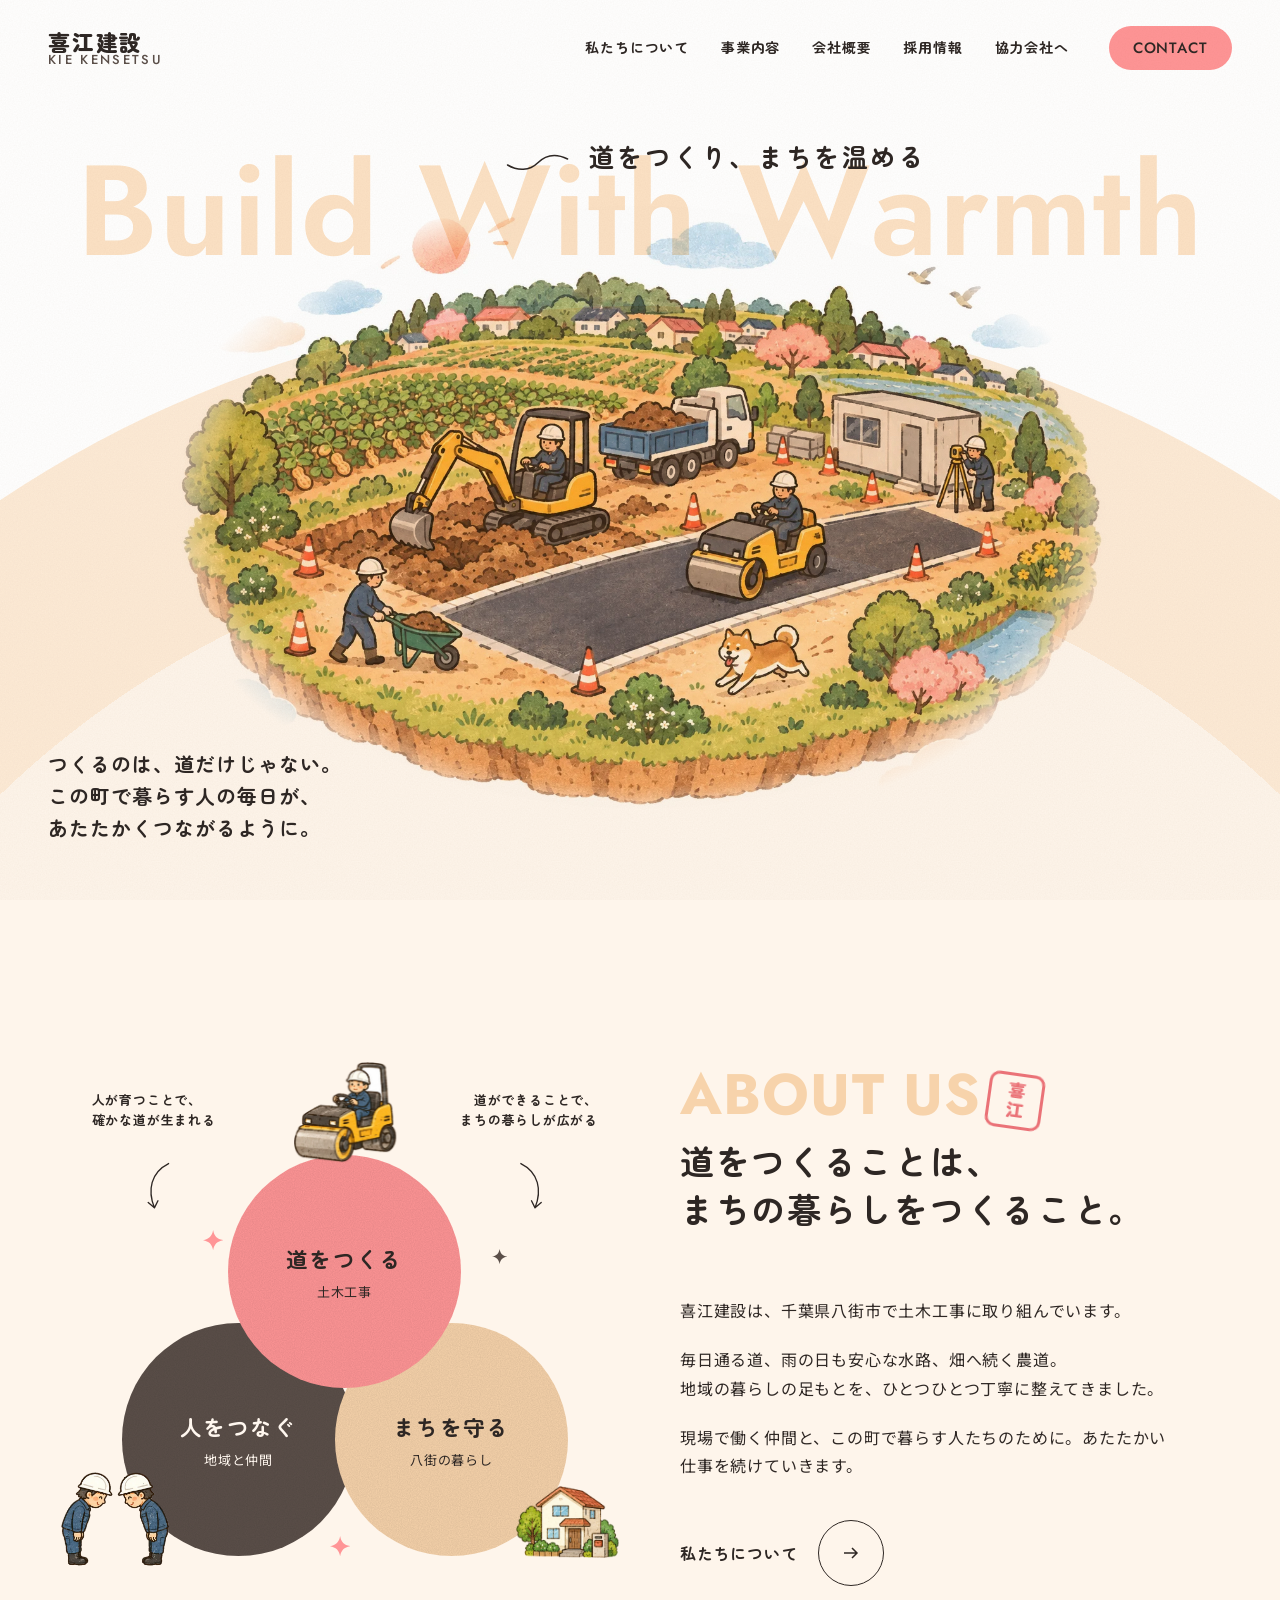
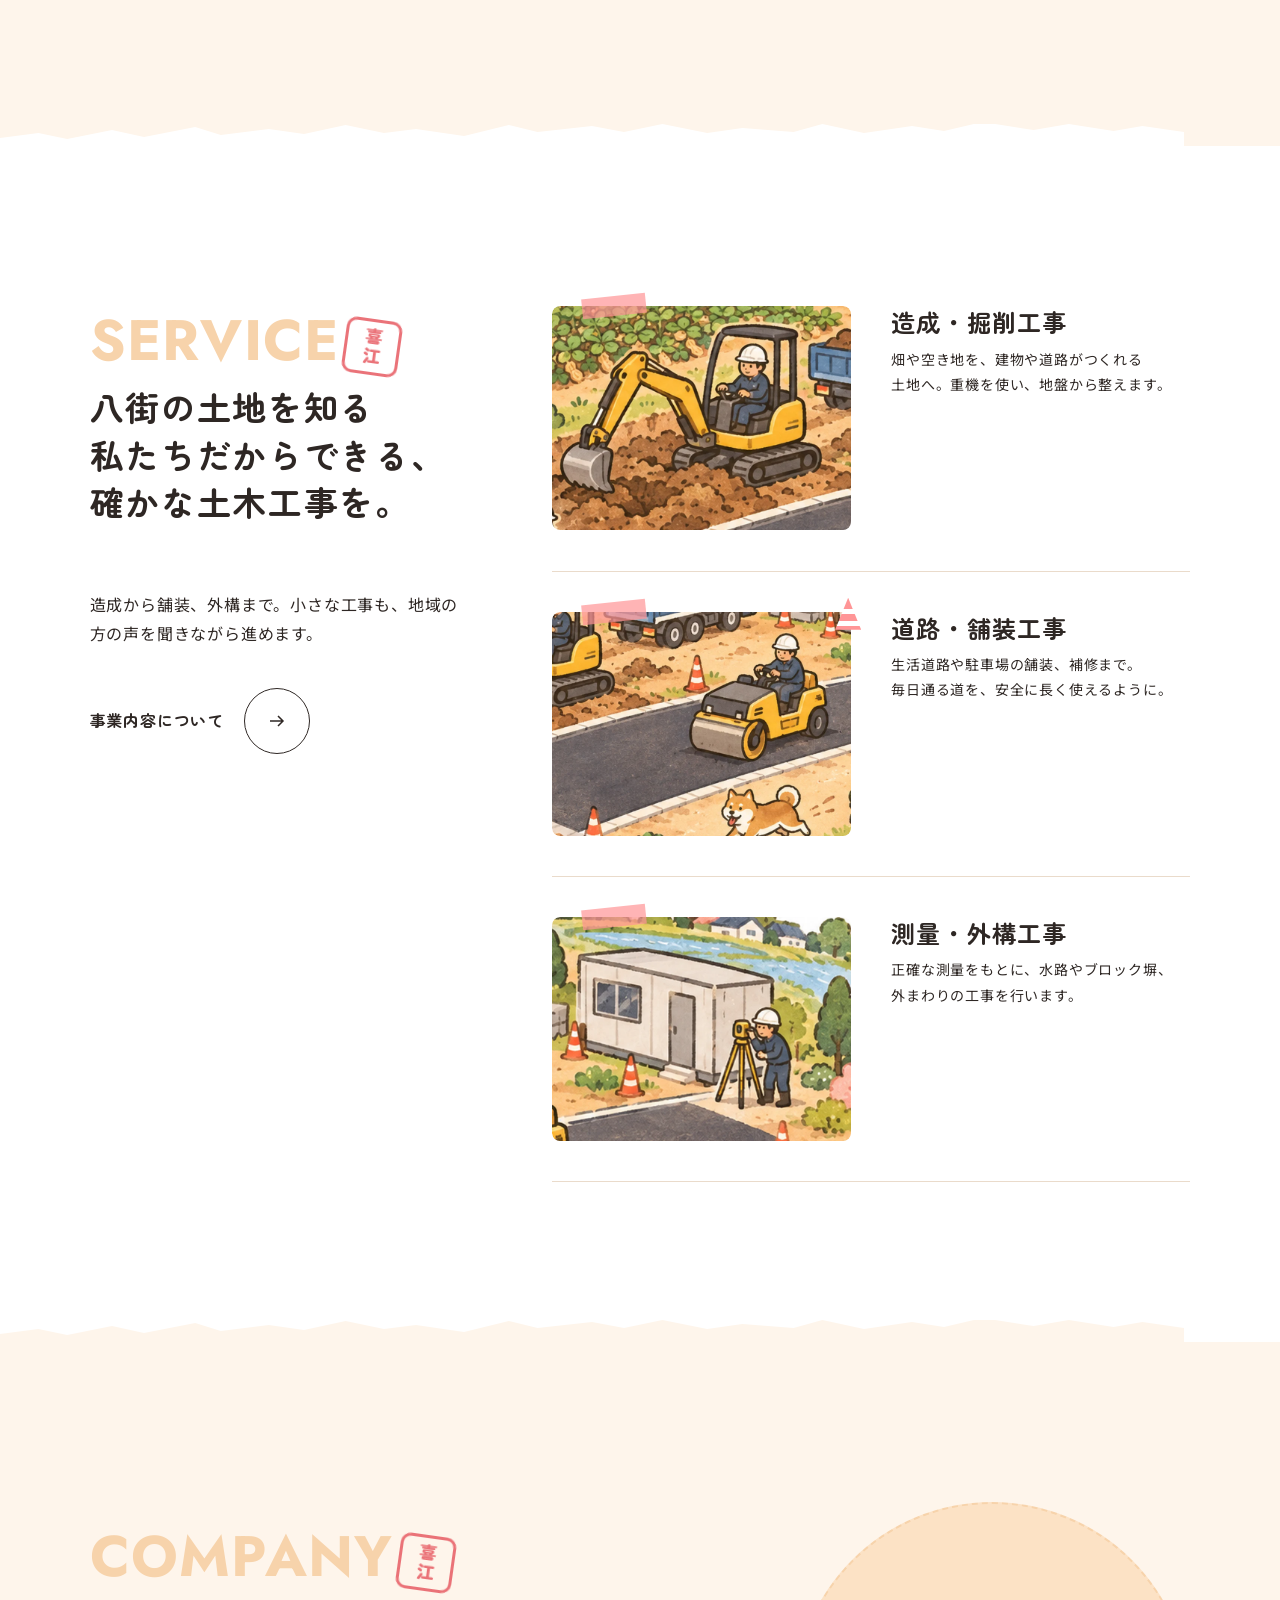
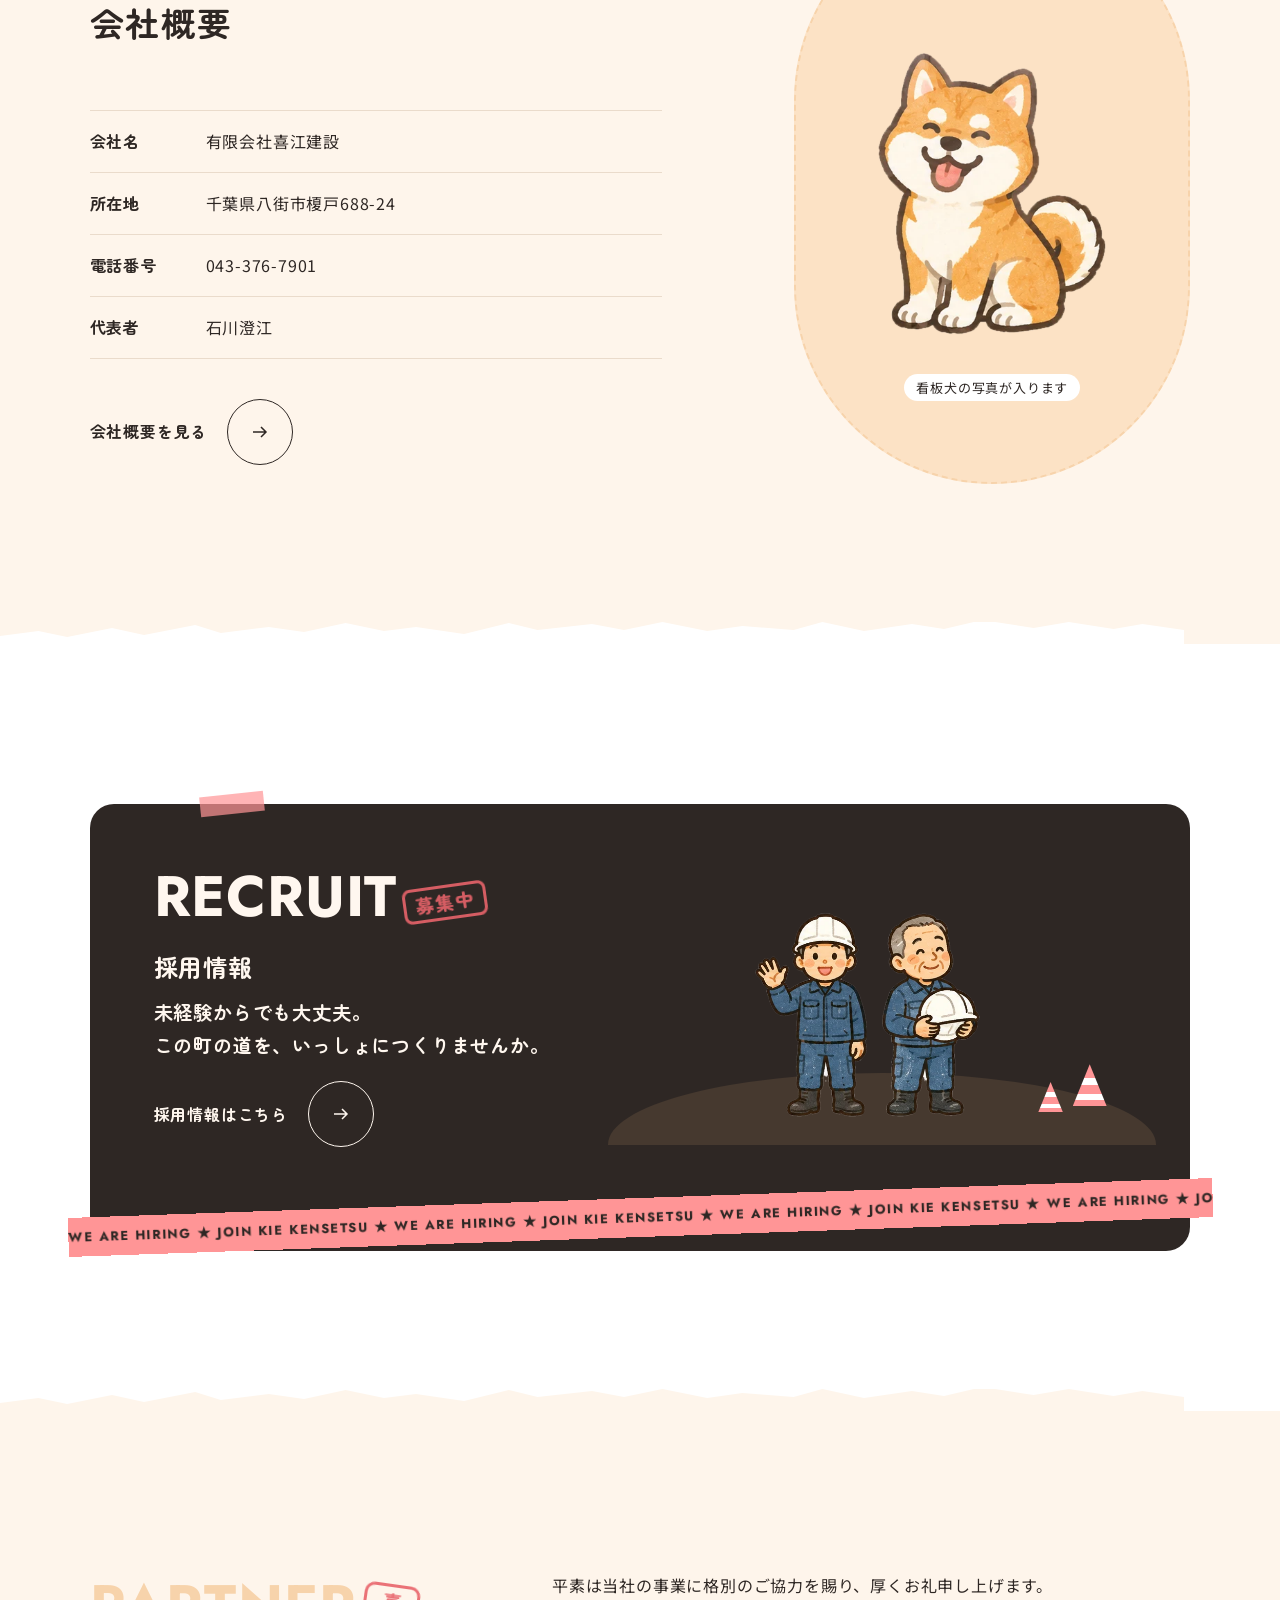
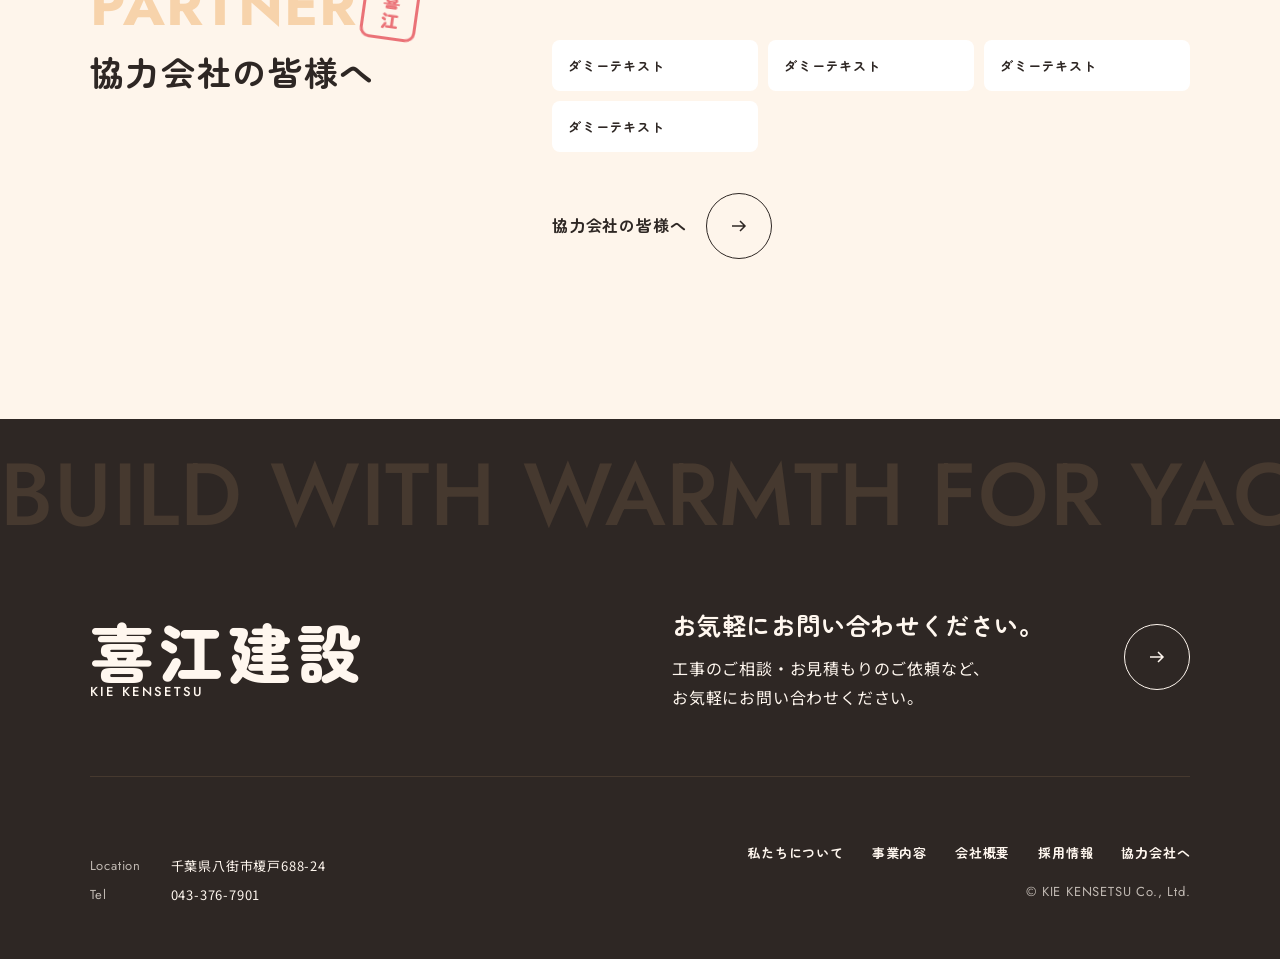
==== index.html @ e4daa04a "下層5ページを追加・TOP のリンクを下層へ（v2 上書き・?v=20261027e）" ====
<!doctype html>
<html lang="ja">
<head>
<meta charset="utf-8">
<meta name="viewport" content="width=device-width, initial-scale=1">
<meta name="robots" content="noindex, nofollow">
<title>株式会社喜江建設</title>
<meta name="description" content="千葉県八街市の株式会社喜江建設のホームページです。">
<link rel="preconnect" href="https://fonts.googleapis.com">
<link rel="preconnect" href="https://fonts.gstatic.com" crossorigin>
<link href="https://fonts.googleapis.com/css2?family=Jost:wght@500;600;700&family=Noto+Sans+JP:wght@400;700&family=Zen+Maru+Gothic:wght@700;900&display=swap" rel="stylesheet">
<link rel="stylesheet" href="tokens.css?v=20261027e">
<link rel="stylesheet" href="base.css?v=20261027e">
<link rel="stylesheet" href="style.css?v=20261027e">
</head>
<body>

<header class="header">
  <a class="logo" href="./" aria-label="株式会社喜江建設 トップへ">
    <span class="logo__ja">喜江建設</span>
    <span class="logo__en">KIE KENSETSU</span>
  </a>
  <nav class="nav" aria-label="メインメニュー">
    <ul class="nav__list">
      <li><a href="about/">私たちについて</a></li>
      <li><a href="service/">事業内容</a></li>
      <li><a href="company/">会社概要</a></li>
      <li><a href="#recruit">採用情報</a></li>
      <li><a href="partner/">協力会社へ</a></li>
    </ul>
  </nav>
  <div class="header__acts">
    <a class="pill pill--accent" href="contact/">CONTACT</a>
    <button class="pill pill--dark menu-btn" type="button" aria-expanded="false" aria-controls="drawer">MENU</button>
  </div>
</header>

<div class="drawer" id="drawer">
  <ul class="drawer__list">
    <li><a href="about/">私たちについて</a></li>
    <li><a href="service/">事業内容</a></li>
    <li><a href="company/">会社概要</a></li>
    <li><a href="#recruit">採用情報</a></li>
    <li><a href="partner/">協力会社へ</a></li>
    <li><a href="contact/">お問い合わせ</a></li>
  </ul>
</div>

<main>
    <section class="fv" aria-label="ファーストビュー">
    <div class="fv__stage">
      <p class="fv__en" aria-hidden="true" data-split>Build With Warmth</p>
      <p class="fv__catch" data-split>
        <svg viewBox="0 0 64 20" fill="none" aria-hidden="true"><path d="M2 14c10 6 22 6 30-2s18-10 30-4" stroke="currentColor" stroke-width="1.5" stroke-linecap="round"/></svg>
        道をつくり、まちを温める
      </p>
      <div class="fv__art">
        <img src="assets/fv.webp?v=20261027e" width="1536" height="1024" alt="畑の広がる島の上で、重機や測量、舗装の仕事をする社員たちと看板犬のイラスト">
      </div>
    </div>
    <p class="fv__copy">
      つくるのは、道だけじゃない。<br>
      この町で暮らす人の毎日が、<br>
      あたたかくつながるように。
    </p>
  </section>

    <section class="sec about" id="about" aria-labelledby="about-ttl">
    <div class="wrap about__grid">
      <div class="venn" aria-hidden="true">
        <p class="venn__note venn__note--l rv">人が育つことで、<br>確かな道が生まれる</p>
        <p class="venn__note venn__note--r rv">道ができることで、<br>まちの暮らしが広がる</p>
        <svg class="venn__arrow venn__arrow--l rv" viewBox="0 0 40 60" fill="none"><path pathLength="1" d="M30 4C10 14 6 34 14 54m0 0-7-6m7 6 4-8" stroke="currentColor" stroke-width="1.5" stroke-linecap="round"/></svg>
        <svg class="venn__arrow venn__arrow--r rv" viewBox="0 0 40 60" fill="none"><path pathLength="1" d="M10 4c20 10 24 30 16 50m0 0 7-6m-7 6-4-8" stroke="currentColor" stroke-width="1.5" stroke-linecap="round"/></svg>
        <div class="venn__item venn__item--top">
          <div class="venn__circle venn__circle--top rv"><span class="venn__ttl">道をつくる</span><span class="venn__sub">土木工事</span></div>
          <img class="venn__chara venn__chara--top rv" src="assets/chara_roller.webp?v=20261027e" width="441" height="431" alt="" data-bleed>
        </div>
        <div class="venn__item venn__item--l">
          <div class="venn__circle venn__circle--l rv"><span class="venn__ttl">人をつなぐ</span><span class="venn__sub">地域と仲間</span></div>
          <img class="venn__chara venn__chara--l rv" src="assets/chara_bow.webp?v=20261027e" width="413" height="363" alt="" data-bleed>
        </div>
        <div class="venn__item venn__item--r">
          <div class="venn__circle venn__circle--r rv"><span class="venn__ttl">まちを守る</span><span class="venn__sub">八街の暮らし</span></div>
          <img class="venn__chara venn__chara--r rv" src="assets/chara_house.webp?v=20261027e" width="500" height="352" alt="" data-bleed>
        </div>
        <svg class="venn__spark venn__spark--1" viewBox="0 0 20 20"><path d="M10 0c1 6 4 9 10 10-6 1-9 4-10 10-1-6-4-9-10-10 6-1 9-4 10-10Z" fill="currentColor"/></svg>
        <svg class="venn__spark venn__spark--2" viewBox="0 0 20 20"><path d="M10 0c1 6 4 9 10 10-6 1-9 4-10 10-1-6-4-9-10-10 6-1 9-4 10-10Z" fill="currentColor"/></svg>
        <svg class="venn__spark venn__spark--3" viewBox="0 0 20 20"><path d="M10 0c1 6 4 9 10 10-6 1-9 4-10 10-1-6-4-9-10-10 6-1 9-4 10-10Z" fill="currentColor"/></svg>
      </div>
      <div class="about__body">
        <div class="sec-head">
          <p class="sec-head__en rv" aria-hidden="true">ABOUT US</p>
          <h2 class="sec-head__ja rv" id="about-ttl"><span class="nb">道をつくることは、</span><br><span class="nb">まちの暮らしを</span><span class="nb">つくること。</span></h2>
        </div>
        <div class="txt rv">
          <p class="body">喜江建設は、千葉県八街市で土木工事に<wbr>取り組んでいます。</p>
          <p class="body">毎日通る道、雨の日も安心な水路、<wbr>畑へ続く農道。<br>地域の暮らしの足もとを、<wbr>ひとつひとつ丁寧に整えてきました。</p>
          <p class="body">現場で働く仲間と、<wbr>この町で暮らす人たちのために。<wbr>あたたかい仕事を続けていきます。</p>
        </div>
        <a class="btn-circle rv" href="about/">私たちについて<span class="btn-circle__ring" aria-hidden="true"><svg viewBox="0 0 16 16" fill="none"><path d="M1 8h13M9 3l5 5-5 5" stroke="currentColor" stroke-width="1.5"/></svg></span></a>
      </div>
    </div>
  </section>

    <section class="sec service" id="service" aria-labelledby="service-ttl">
    <div class="wrap service__grid">
      <div class="service__head">
        <div class="sec-head">
          <p class="sec-head__en rv" aria-hidden="true">SERVICE</p>
          <h2 class="sec-head__ja rv" id="service-ttl"><span class="nb">八街の土地を知る</span><br><span class="nb">私たちだからできる、</span><br><span class="nb">確かな土木工事を。</span></h2>
        </div>
        <p class="body rv">造成から舗装、外構まで。<wbr>小さな工事も、<wbr>地域の方の声を聞きながら<wbr>進めます。</p>
        <a class="btn-circle rv" href="service/">事業内容について<span class="btn-circle__ring" aria-hidden="true"><svg viewBox="0 0 16 16" fill="none"><path d="M1 8h13M9 3l5 5-5 5" stroke="currentColor" stroke-width="1.5"/></svg></span></a>
      </div>
      <ul class="media-list">
        <li class="media rv">
          <div class="media__img"><img src="assets/svc_01.webp?v=20261027e" width="800" height="600" alt="小型の油圧ショベルで土を掘る作業員のイラスト"></div>
          <div class="media__txt">
            <h3 class="media__ttl">造成・掘削工事</h3>
            <p>畑や空き地を、建物や道路が<wbr>つくれる土地へ。<wbr>重機を使い、地盤から整えます。</p>
          </div>
        </li>
        <li class="media rv">
          <div class="media__img media__img--cone"><img src="assets/svc_02.webp?v=20261027e" width="800" height="600" alt="ローラーで道路を舗装する作業員と、走る柴犬のイラスト"></div>
          <div class="media__txt">
            <h3 class="media__ttl">道路・舗装工事</h3>
            <p>生活道路や駐車場の舗装、<wbr>補修まで。<wbr>毎日通る道を、安全に<wbr>長く使えるように。</p>
          </div>
        </li>
        <li class="media rv">
          <div class="media__img"><img src="assets/svc_03.webp?v=20261027e" width="800" height="600" alt="現場事務所の前で測量機を覗く作業員のイラスト"></div>
          <div class="media__txt">
            <h3 class="media__ttl">測量・外構工事</h3>
            <p>正確な測量をもとに、<wbr>水路やブロック塀、<wbr>外まわりの工事を行います。</p>
          </div>
        </li>
      </ul>
    </div>
  </section>
    <section class="sec company" id="company" aria-labelledby="company-ttl">
    <div class="wrap company__grid">
      <div class="company__body">
        <div class="sec-head">
          <p class="sec-head__en rv" aria-hidden="true">COMPANY</p>
          <h2 class="sec-head__ja rv" id="company-ttl">会社概要</h2>
        </div>
        <dl class="info-table rv">
          <div class="info-table__row"><dt>会社名</dt><dd>有限会社喜江建設</dd></div>
          <div class="info-table__row"><dt>所在地</dt><dd>千葉県八街市榎戸688-24</dd></div>
          <div class="info-table__row"><dt>電話番号</dt><dd>043-376-7901</dd></div>
          <div class="info-table__row"><dt>代表者</dt><dd>石川澄江</dd></div>
        </dl>
        <a class="btn-circle rv" href="company/">会社概要を見る<span class="btn-circle__ring" aria-hidden="true"><svg viewBox="0 0 16 16" fill="none"><path d="M1 8h13M9 3l5 5-5 5" stroke="currentColor" stroke-width="1.5"/></svg></span></a>
      </div>
      <figure class="dog-frame rv">
        <div class="dog-frame__capsule">
          <img src="assets/chara_dog.webp?v=20261027e" width="329" height="409" alt="">
          <span class="dog-frame__note">看板犬の写真が入ります</span>
        </div>
      </figure>
    </div>
  </section>

    <section class="sec recruit" id="recruit" aria-labelledby="recruit-ttl">
    <div class="wrap">
      <a class="recruit-card rv" href="#" data-todo="採用LP の URL">
        <span class="recruit-card__scene" aria-hidden="true" data-bleed>
          <span class="recruit-card__cone"></span>
          <span class="recruit-card__cone recruit-card__cone--2"></span>
          <img class="recruit-card__chara recruit-card__chara--wave" src="assets/chara_wave.webp?v=20261027e" width="219" height="398" alt="">
          <img class="recruit-card__chara recruit-card__chara--senior" src="assets/chara_senior.webp?v=20261027e" width="191" height="399" alt="">
        </span>
        <span class="recruit-card__en" aria-hidden="true">RECRUIT<span class="recruit-card__stamp">募集中</span></span>
        <span class="recruit-card__body">
          <span class="recruit-card__ttl" id="recruit-ttl">採用情報</span>
          <span class="recruit-card__txt"><span class="cl">未経験からでも大丈夫。</span><br><span class="cl">この町の道を、</span><span class="cl">いっしょにつくりませんか。</span></span>
        </span>
        <span class="btn-circle recruit-card__btn">採用情報はこちら<span class="btn-circle__ring" aria-hidden="true"><svg viewBox="0 0 16 16" fill="none"><path d="M1 8h13M9 3l5 5-5 5" stroke="currentColor" stroke-width="1.5"/></svg></span></span>
        <span class="recruit-card__tape" aria-hidden="true"><span>WE ARE HIRING ★ JOIN KIE KENSETSU ★ WE ARE HIRING ★ JOIN KIE KENSETSU ★ WE ARE HIRING ★ JOIN KIE KENSETSU ★ </span><span>WE ARE HIRING ★ JOIN KIE KENSETSU ★ WE ARE HIRING ★ JOIN KIE KENSETSU ★ WE ARE HIRING ★ JOIN KIE KENSETSU ★ </span></span>
      </a>
    </div>
  </section>

    <section class="sec partner" id="partner" aria-labelledby="partner-ttl">
    <div class="wrap partner__grid">
      <div class="sec-head">
        <p class="sec-head__en rv" aria-hidden="true">PARTNER</p>
        <h2 class="sec-head__ja rv" id="partner-ttl">協力会社の皆様へ</h2>
      </div>
      <div class="partner__body">
        <p class="body rv">平素は当社の事業に格別のご協力を賜り、<wbr>厚くお礼申し上げます。</p>
        <ul class="partner__list rv">
          <li>ダミーテキスト</li>
          <li>ダミーテキスト</li>
          <li>ダミーテキスト</li>
          <li>ダミーテキスト</li>
        </ul>
        <a class="btn-circle rv" href="partner/">協力会社の皆様へ<span class="btn-circle__ring" aria-hidden="true"><svg viewBox="0 0 16 16" fill="none"><path d="M1 8h13M9 3l5 5-5 5" stroke="currentColor" stroke-width="1.5"/></svg></span></a>
      </div>
    </div>
  </section>
</main>

<footer class="footer">
  <div class="footer__marquee" aria-hidden="true">
    <span>BUILD WITH WARMTH FOR YACHIMATA</span><span>BUILD WITH WARMTH FOR YACHIMATA</span>
    <span>BUILD WITH WARMTH FOR YACHIMATA</span><span>BUILD WITH WARMTH FOR YACHIMATA</span>
  </div>
  <div class="wrap">
    <div class="footer__top">
      <a class="logo footer__logo" href="./">
        <span class="logo__ja">喜江建設</span>
        <span class="logo__en">KIE KENSETSU</span>
      </a>
      <a class="footer__cta" href="contact/">
        <span>
          <span class="footer__cta-title"><span class="cl">お気軽に</span><span class="cl">お問い合わせください。</span></span>
          <span class="footer__cta-txt"><span class="cl">工事のご相談・</span><span class="cl">お見積もりのご依頼など、</span><span class="cl">お気軽にお問い合わせください。</span></span>
        </span>
        <span class="btn-circle__ring" aria-hidden="true"><svg viewBox="0 0 16 16" fill="none"><path d="M1 8h13M9 3l5 5-5 5" stroke="currentColor" stroke-width="1.5"/></svg></span>
      </a>
    </div>
    <div class="footer__bottom">
      <dl class="footer__info">
        <dt>Location</dt><dd>千葉県八街市榎戸688-24</dd>
        <dt>Tel</dt><dd>043-376-7901</dd>
      </dl>
      <div class="footer__right">
        <ul class="footer__nav">
          <li><a href="about/">私たちについて</a></li>
          <li><a href="service/">事業内容</a></li>
          <li><a href="company/">会社概要</a></li>
          <li><a href="#recruit">採用情報</a></li>
          <li><a href="partner/">協力会社へ</a></li>
        </ul>
        <p class="footer__copy">© KIE KENSETSU Co., Ltd.</p>
      </div>
    </div>
  </div>
</footer>

<script src="site.js?v=20261027e"></script>
</body>
</html>
---- tokens.css ----
:root {
  
  --c-base: #ffffff;
  --c-sub: #fce2c5;
  --c-sub-deep: #f7d3ab;
  --c-accent: #ff9596;
  --c-ink: #2e2724;
  --c-ink-soft: #5b4f49;
  --c-line: #eadbcb;
  --c-dark: #2e2724;
  --c-dark-text: #fff7ef;
  --c-dark-ghost: #46392f;
  --c-stamp: #e8636a;

  
  --ff-en: "Jost", sans-serif;
  --ff-head: "Zen Maru Gothic", "Noto Sans JP", sans-serif;
  --ff-body: "Noto Sans JP", sans-serif;

  
  --fs-en: 40px;
  --fs-head: 22px;
  --fs-sub: 17px;
  --fs-body: 14px;
  --fs-small: 13px;
  --fs-nav: 14px;
  --fw-body: 400;
  --lh-head: 1.4;
  --lh-body: 1.8;
  --ls-head: 0.05em;
  --ls-body: 0.05em;

  
  
  --sp-1: 8px;
  --sp-p: 16px;
  --sp-b: 32px;
  --sp-g: 48px;
  --sp-s: 80px;
  --sec-y: 96px;
  --gutter: 20px;
  --wrap: 1000px;

  
  --header-h: 72px;
  --btn-circle: 46px;
  --radius-s: 8px;
  --radius-l: 24px;

  
  --ease: cubic-bezier(0.4, 0.4, 0, 1);
  --dur-rv: 0.6s;
  --dur-intro: 1.4s;
  --marquee-pxs: 40;
}

@media (min-width: 960px) {
  :root {
    --fs-en: 57px;
    --fs-head: 34px;
    --fs-sub: 24px;
    --fs-body: 16px;
    --sp-p: 20px;
    --sp-b: 40px;
    --sp-g: 64px;
    --sp-s: 120px;
    --sec-y: 160px;
    --gutter: 48px;
    --header-h: 96px;
    --btn-circle: 66px;
    --wrap: 86vw;
  }
}

@media (min-width: 1600px) {
  :root {
    --fs-en: 76px;
    --fs-head: 42px;
    --fs-sub: 28px;
    --fs-body: 18px;
    --fs-nav: 16px;
    --sp-p: 24px;
    --sp-b: 48px;
    --sp-g: 80px;
    --sp-s: 160px;
    --sec-y: 200px;
    --gutter: 72px;
    --wrap: 84vw;
    --header-h: 112px;
    --btn-circle: 80px;
  }
}
@media (min-width: 2200px) {
  :root {
    --fs-en: 96px;
    --fs-head: 52px;
    --fs-sub: 32px;
    --fs-body: 20px;
    --wrap: 82vw;
    --btn-circle: 92px;
  }
}
---- base.css ----
*, *::before, *::after { box-sizing: border-box; }
html { -webkit-text-size-adjust: 100%; scroll-behavior: smooth; scroll-padding-top: var(--header-h); }
body {
  margin: 0;
  background: var(--c-base);
  color: var(--c-ink);
  font-family: var(--ff-body);
  font-size: var(--fs-body);
  font-weight: var(--fw-body);
  line-height: var(--lh-body);
  letter-spacing: var(--ls-body);
  line-break: strict;
  word-break: auto-phrase;
  overflow-x: clip;
}
img, svg { display: block; max-width: 100%; height: auto; }
a { color: inherit; text-decoration: none; }
ul { margin: 0; padding: 0; list-style: none; }
h1, h2, h3, p { margin: 0; }
.nb { white-space: nowrap; }

.cl { display: inline-block; max-width: 100%; }
.vh { position: absolute; width: 1px; height: 1px; overflow: hidden; clip-path: inset(50%); white-space: nowrap; }

.wrap { width: min(100% - var(--gutter) * 2, var(--wrap)); margin-inline: auto; }
.sec { position: relative; padding-block: var(--sec-y); }

.sec-head { display: grid; gap: var(--sp-1); }
.sec-head__en {
  font-family: var(--ff-en);
  font-weight: 700;
  font-size: var(--fs-en);
  line-height: 1.2;
  letter-spacing: 0.02em;
  color: var(--c-sub-deep);
}
.sec-head__ja {
  font-family: var(--ff-head);
  font-weight: 700;
  font-size: var(--fs-head);
  line-height: var(--lh-head);
  letter-spacing: var(--ls-head);
}
.txt { display: grid; gap: var(--sp-p); }

.btn-circle {
  display: inline-flex;
  align-items: center;
  gap: 20px;
  font-family: var(--ff-head);
  font-weight: 700;
  font-size: var(--fs-body);
  color: var(--c-ink);
}
.btn-circle__ring {
  display: grid;
  place-items: center;
  width: var(--btn-circle);
  aspect-ratio: 1;
  border: 1px solid var(--c-ink);
  border-radius: 50%;
  transition: background-color 0.3s var(--ease), color 0.3s var(--ease);
}
.btn-circle__ring svg { width: 16px; }
@media (hover: hover) {
  .btn-circle:hover .btn-circle__ring { background: var(--c-ink); color: var(--c-base); }
}

.header {
  position: fixed;
  inset: 0 0 auto;
  z-index: 50;
  height: var(--header-h);
  display: flex;
  align-items: center;
  justify-content: space-between;
  padding-inline: var(--gutter);
  transition: background-color 0.3s var(--ease), box-shadow 0.3s var(--ease);
}
.header.is-scrolled { background: var(--c-base); box-shadow: 0 1px 0 var(--c-line); }
.logo { display: inline-grid; line-height: 1.1; }
.logo__ja { font-family: var(--ff-head); font-weight: 900; font-size: clamp(22px, 1.6vw, 34px); letter-spacing: 0.08em; }
.logo__en { font-family: var(--ff-en); font-weight: 500; font-size: clamp(13px, 0.9vw, 18px); letter-spacing: 0.18em; color: var(--c-ink-soft); }
.nav { display: none; }
.nav__list { display: flex; gap: 32px; font-family: var(--ff-head); font-weight: 700; font-size: var(--fs-nav); }
.header__acts { display: flex; align-items: center; gap: 10px; }
.pill {
  display: inline-grid;
  place-items: center;
  min-height: 40px;
  padding-inline: 18px;
  border-radius: 999px;
  font-family: var(--ff-en);
  font-weight: 500;
  font-size: 14px;
  letter-spacing: 0.06em;
}
.pill--accent { background: var(--c-accent); color: var(--c-ink); }
.pill--dark { background: var(--c-dark); color: var(--c-dark-text); border: 0; cursor: pointer; }
@media (min-width: 960px) {
  .nav { display: block; margin-left: auto; margin-right: 40px; }
  .menu-btn { display: none; }
  .pill { min-height: clamp(44px, 3.2vw, 60px); padding-inline: clamp(24px, 1.8vw, 36px); font-size: clamp(15px, 1.05vw, 20px); }
}

.drawer {
  position: fixed;
  inset: 0;
  z-index: 40;
  display: grid;
  align-content: center;
  padding: var(--header-h) var(--gutter) var(--gutter);
  background: var(--c-sub);
  opacity: 0;
  visibility: hidden;
  transition: opacity 0.4s var(--ease), visibility 0s 0.4s;
}
.drawer.is-open { opacity: 1; visibility: visible; transition: opacity 0.4s var(--ease); }
.drawer__list { display: grid; gap: 20px; font-family: var(--ff-head); font-weight: 700; font-size: 20px; }

.footer { position: relative; overflow: hidden; background: var(--c-dark); color: var(--c-dark-text); padding-bottom: 40px; }
.footer__marquee {
  display: flex;
  width: max-content;
  padding-block: 32px 64px;
  font-family: var(--ff-en);
  font-weight: 500;
  font-size: clamp(48px, 7vw, 88px);
  line-height: 1;
  white-space: nowrap;
  color: var(--c-dark-ghost);
  animation: marquee var(--marquee-dur, 40s) linear infinite;
}
.footer__marquee span { padding-right: 0.6em; }
@keyframes marquee { to { transform: translateX(-50%); } }
.footer__top { display: grid; gap: var(--sp-g); padding-bottom: var(--sp-g); border-bottom: 1px solid var(--c-dark-ghost); }
.footer__logo .logo__ja { font-size: clamp(36px, 6vw, 64px); }
.footer__logo .logo__en { color: var(--c-dark-text); }
.footer__cta { display: flex; align-items: center; justify-content: space-between; gap: 20px; }
.footer__cta-title { display: block; font-family: var(--ff-head); font-weight: 700; font-size: var(--fs-sub); margin-bottom: var(--sp-1); }
.footer__cta-txt { display: block; }
.footer__cta .btn-circle__ring { border-color: var(--c-dark-text); color: var(--c-dark-text); flex-shrink: 0; }
.footer__bottom { display: grid; gap: var(--sp-g); padding-top: var(--sp-g); font-size: var(--fs-small); }
.footer__info { display: grid; grid-template-columns: 5em 1fr; gap: 6px 16px; }
.footer__info dt { font-family: var(--ff-en); opacity: 0.7; }
.footer__info dd { margin: 0; }
.footer__nav { display: flex; flex-wrap: wrap; gap: 12px 28px; font-family: var(--ff-head); font-weight: 700; }
.footer__copy { font-family: var(--ff-en); opacity: 0.7; }
@media (min-width: 960px) {
  .footer__top { grid-template-columns: 1fr 1fr; align-items: center; }
  .footer__bottom { grid-template-columns: 1fr auto; align-items: start; }
  .footer__right { display: grid; gap: 16px; justify-items: end; }
}
@media (hover: hover) {
  .footer__cta:hover .btn-circle__ring { background: var(--c-dark-text); color: var(--c-dark); }
}

.rv { opacity: 0; transform: translateY(24px); transition: opacity var(--dur-rv) var(--ease), transform var(--dur-rv) var(--ease); }
.rv.is-on { opacity: 1; transform: none; transition-delay: var(--rv-delay, 0s); }

@media (prefers-reduced-motion: reduce) {
  *, *::before, *::after { animation-duration: 0.01ms !important; animation-iteration-count: 1 !important; transition-duration: 0.01ms !important; }
}
---- style.css ----
.fv {
  position: relative;
  isolation: isolate;
  display: grid;
  align-content: center;
  padding: calc(var(--header-h) + 24px) var(--gutter) 24px;
  overflow: hidden;
}

.fv::before {
  content: "";
  position: absolute;
  left: 50%;
  top: 34%;
  width: max(180vw, 900px);
  aspect-ratio: 1;
  translate: -50% 0;
  border-radius: 50%;
  background: radial-gradient(closest-side,
    color-mix(in srgb, var(--c-sub) 35%, var(--c-base)) 0 80%,
    color-mix(in srgb, var(--c-sub) 70%, var(--c-base)) 80% 100%);
  z-index: -1;
}
.fv__stage { position: relative; display: grid; justify-items: center; }
.fv__en {
  margin-bottom: 6px;
  font-family: var(--ff-en);
  font-weight: 600;
  font-size: 9.4vw;
  line-height: 1;
  white-space: nowrap;
  color: var(--c-sub);
  z-index: 0;
}
.fv__catch {
  position: relative;
  z-index: 2;
  justify-self: center;
  padding-right: 58px; 
  white-space: nowrap;
  font-family: var(--ff-head);
  font-weight: 700;
  font-size: clamp(16px, 2vw, 30px);
  letter-spacing: 0.08em;
}
.fv__catch svg { display: inline-block; width: 48px; margin-right: 10px; vertical-align: middle; color: var(--c-ink); }
.fv__art {
  position: relative;
  z-index: 1;
  width: calc(100% + var(--gutter) * 2);
  margin-top: 4px;
  mix-blend-mode: multiply;
  clip-path: circle(0% at 50% 50%);
  animation: fv-open var(--dur-intro) var(--ease) 0.25s forwards;
}
.fv__art img {
  width: 100%;
  aspect-ratio: 3 / 2;
  object-fit: contain;
  -webkit-mask-image: radial-gradient(closest-side, #000 86%, transparent 100%);
  mask-image: radial-gradient(closest-side, #000 86%, transparent 100%);
  animation: fv-float 4.6s ease-in-out infinite alternate;
}
@keyframes fv-open { to { clip-path: circle(75% at 50% 50%); } }

@keyframes fv-float { from { translate: 0 -10px; rotate: -1deg; } to { translate: 0 12px; rotate: 1deg; } }
.fv__copy {
  position: relative;
  z-index: 2;
  margin-top: var(--sp-p);
  font-family: var(--ff-head);
  font-weight: 700;
  font-size: var(--fs-sub);
  line-height: 1.6;
  letter-spacing: var(--ls-head);
}

@media (min-width: 960px) {
  .fv { min-height: 100svh; padding-bottom: 56px; }
  .fv__en { position: absolute; top: 2%; left: 50%; translate: -50% 0; margin: 0; font-size: clamp(34px, 10vw, 200px); }
  .fv__art { width: min(76vw, (100svh - 190px) * 1.5, 1600px); }
  .fv__catch { translate: 18% 0; padding-right: 0; }
  .fv__catch svg { width: 64px; }
  .fv__copy { position: absolute; left: var(--gutter); bottom: 56px; margin: 0; font-size: 20px; }
}

.about { background: color-mix(in srgb, var(--c-sub) 35%, var(--c-base)); }
.about__grid { display: grid; gap: var(--sp-s); }
.about__body { display: grid; gap: var(--sp-g); justify-items: start; }
.about__body .txt { max-width: 36em; }

.about__body > .btn-circle, .service__head > .btn-circle, .company__body > .btn-circle { margin-top: calc(var(--sp-b) - var(--sp-g)); }
.venn {
  position: relative;
  order: 2;
  width: min(100%, calc(var(--wrap) * 0.46));
  aspect-ratio: 1 / 0.92;
  justify-self: center;
  color: var(--c-ink);
}
.venn__item {
  position: absolute;
  width: 46%;
  aspect-ratio: 1;
  animation: venn-float 4.2s ease-in-out infinite alternate;
}
.venn__item--top { left: 27%; top: 14%; z-index: 1; animation-delay: -1.4s; }
.venn__item--l { left: 6%; top: 50%; animation-delay: -2.8s; }
.venn__item--r { left: 48%; top: 50%; }
@keyframes venn-float { from { translate: 0 -5px; rotate: -1.5deg; } to { translate: 0 5px; rotate: 1.5deg; } }
.venn__circle {
  position: relative;
  width: 100%;
  height: 100%;
  border-radius: 50%;
  display: grid;
  place-content: center;
  text-align: center;
  gap: 2px;
  overflow: hidden;
  transition: scale 0.4s cubic-bezier(0.34, 1.56, 0.64, 1);
}

.venn__circle::after {
  content: "";
  position: absolute;
  inset: 0;
  background: url("data:image/svg+xml,%3Csvg xmlns='http://www.w3.org/2000/svg' width='160' height='160'%3E%3Cfilter id='n'%3E%3CfeTurbulence type='fractalNoise' baseFrequency='.9' numOctaves='2'/%3E%3CfeColorMatrix values='0 0 0 0 0 0 0 0 0 0 0 0 0 0 0 0 0 0 .55 0'/%3E%3C/filter%3E%3Crect width='100%25' height='100%25' filter='url(%23n)'/%3E%3C/svg%3E");
  mix-blend-mode: multiply;
  opacity: 0.18;
  pointer-events: none;
}
.venn__circle--top { background: var(--c-accent); color: var(--c-ink); }
.venn__circle--l { background: var(--c-ink-soft); color: var(--c-dark-text); }
.venn__circle--r { background: var(--c-sub-deep); color: var(--c-ink); }
.venn__ttl, .venn__sub { position: relative; z-index: 1; }
.venn__ttl { font-family: var(--ff-head); font-weight: 700; font-size: clamp(15px, 1.7vw, 34px); letter-spacing: 0.06em; }
.venn__sub { font-size: clamp(13px, 0.95vw, 19px); }

.venn__chara { position: absolute; z-index: 2; height: auto; pointer-events: none; transition: translate 0.4s cubic-bezier(0.34, 1.56, 0.64, 1); }
.venn__chara--top { width: 44%; left: 50%; top: -40%; margin-left: -22%; }
.venn__chara--l { width: 46%; left: -26%; top: 64%; }
.venn__chara--r { width: 44%; right: -22%; top: 70%; }
@media (hover: hover) {
  .venn__item:hover .venn__circle { scale: 1.06; }
  .venn__item:hover .venn__chara { translate: 0 -10px; }
}

.venn__spark { position: absolute; width: 4%; color: var(--c-accent); animation: spark 2.4s ease-in-out infinite; }
.venn__spark--1 { left: 22%; top: 30%; }
.venn__spark--2 { right: 18%; top: 34%; width: 3%; animation-delay: -0.8s; color: var(--c-ink-soft); }
.venn__spark--3 { left: 47%; bottom: 0; animation-delay: -1.6s; }
@keyframes spark { 0%, 100% { scale: 0.4; opacity: 0.3; } 50% { scale: 1; opacity: 1; } }
.venn__note {
  position: absolute;
  top: 0;
  font-family: var(--ff-head);
  font-weight: 700;
  font-size: clamp(13px, 0.95vw, 19px);
  line-height: 1.5;
}
.venn__note--l { left: 0; }
.venn__note--r { right: 0; text-align: right; }
.venn__arrow { position: absolute; top: 15%; width: 7%; }
.venn__arrow--l { left: 10%; }
.venn__arrow--r { right: 10%; }

.venn__arrow.rv { transform: none; }
.venn__arrow path { stroke-dasharray: 1; stroke-dashoffset: 1; }
.venn__arrow.rv.is-on path { stroke-dashoffset: 0; transition: stroke-dashoffset 0.8s ease-out 0.5s; }

.venn__circle.rv { opacity: 0; transform: scale(0.4); transition: scale 0.4s cubic-bezier(0.34, 1.56, 0.64, 1); }
.venn__circle.rv.is-on { animation: venn-pop 0.7s cubic-bezier(0.34, 1.56, 0.64, 1) var(--rv-delay, 0s) both; }
@keyframes venn-pop { from { opacity: 0; transform: scale(0.4); } to { opacity: 1; transform: none; } }

.service__grid { display: grid; gap: var(--sp-s); }
.service__head { display: grid; gap: var(--sp-g); justify-items: start; align-content: start; }
.media-list { display: grid; }
.media {
  display: grid;
  grid-template-columns: 42% 1fr;
  gap: var(--sp-p);
  align-items: start;
  padding-block: var(--sp-p);
  border-bottom: 1px solid var(--c-line);
}
.media:first-child { padding-top: 0; }
.media__img { position: relative; }
.media__img img { width: 100%; aspect-ratio: 4 / 3; object-fit: cover; border-radius: var(--radius-s); }
.media__txt { display: grid; gap: var(--sp-1); font-size: var(--fs-small); }
.media__ttl { font-family: var(--ff-head); font-weight: 700; font-size: var(--fs-sub); line-height: 1.35; letter-spacing: var(--ls-head); }

.media__img--cone::after {
  content: "";
  position: absolute;
  right: -10px;
  top: -14px;
  width: 26px;
  height: 32px;
  clip-path: polygon(50% 0, 100% 100%, 0 100%);
  background: linear-gradient(var(--c-accent) 0 34%, var(--c-base) 34% 50%, var(--c-accent) 50% 72%, var(--c-base) 72% 86%, var(--c-accent) 86%);
  transform-origin: 50% 100%;
  animation: cone-sway 3.6s ease-in-out infinite alternate;
}
@keyframes cone-sway { from { rotate: -6deg; } to { rotate: 6deg; } }

@media (max-width: 959px) {
  .venn { aspect-ratio: 1 / 1.02; }
  .venn__item--top { top: 20%; }
  .venn__item--l, .venn__item--r { top: 54%; }
  .venn__chara--top { width: 32%; top: -19%; margin-left: -16%; }
  
  .venn { width: 92%; }
  .venn__chara--l { width: 40%; left: -12%; top: 72%; }
  .venn__chara--r { width: 40%; right: -12%; top: 76%; }
  .venn__note { max-width: 46%; letter-spacing: 0; }
  .venn__arrow { top: 12%; }
}

@media (min-width: 960px) {
  .about__grid { grid-template-columns: 1fr 1fr; align-items: center; column-gap: 80px; }
  .venn { order: 0; }
  .service__grid { grid-template-columns: 34% 1fr; column-gap: 8%; align-items: start; }
  .service__head { position: sticky; top: calc(var(--header-h) + 40px); }
  .media { grid-template-columns: 1fr 1fr; gap: 40px; padding-block: 40px; }
  .media__txt { font-size: 14px; }
}

.company { background: color-mix(in srgb, var(--c-sub) 35%, var(--c-base)); }
.company__grid { display: grid; gap: var(--sp-s); }
.company__body { display: grid; gap: var(--sp-g); justify-items: start; }
.info-table { width: 100%; margin: 0; border-top: 1px solid var(--c-line); }
.info-table__row { display: grid; grid-template-columns: 6em 1fr; gap: var(--sp-p); padding-block: 16px; border-bottom: 1px solid var(--c-line); }
.info-table dt { font-family: var(--ff-head); font-weight: 700; }
.info-table dd { margin: 0; }
.dog-frame { position: relative; margin: 0; justify-self: center; width: min(72%, calc(var(--wrap) * 0.3)); }
.dog-frame__capsule {
  position: relative;
  display: grid;
  place-items: center;
  aspect-ratio: 3 / 4.4;
  border-radius: 999px;
  background: var(--c-sub);
  border: 2px dashed var(--c-sub-deep);
  overflow: hidden;
}
.dog-frame__capsule img { width: 58%; opacity: 0.9; }
.dog-frame__note {
  position: absolute;
  bottom: 14%;
  padding: 2px 12px;
  border-radius: 999px;
  background: var(--c-base);
  font-size: var(--fs-small);
}

.recruit-card {
  position: relative;
  display: grid;
  gap: var(--sp-p);
  padding: 40px 24px 88px;
  border-radius: var(--radius-l);
  background: var(--c-dark);
  color: var(--c-dark-text);
  overflow: hidden;
}
.recruit-card__en { font-family: var(--ff-en); font-weight: 700; font-size: var(--fs-en); line-height: 1; color: var(--c-dark-text); }
.recruit-card__body { position: relative; z-index: 1; display: grid; gap: var(--sp-1); }
.recruit-card__ttl { font-family: var(--ff-head); font-weight: 700; font-size: var(--fs-sub); }
.recruit-card__txt { font-family: var(--ff-head); font-weight: 700; line-height: 1.7; }
.recruit-card__btn { position: relative; z-index: 1; color: var(--c-dark-text); justify-self: end; }
.recruit-card__btn .btn-circle__ring { border-color: var(--c-dark-text); }
.recruit-card__scene {
  position: relative;
  display: block;
  width: 100%;
  aspect-ratio: 16 / 9;
}

.recruit-card__scene::before {
  content: "";
  position: absolute;
  left: -6%;
  right: -6%;
  bottom: 0;
  height: 26%;
  border-radius: 50% 50% 0 0 / 100% 100% 0 0;
  background: var(--c-dark-ghost);
}
.recruit-card__chara { position: absolute; bottom: 10%; transition: translate 0.4s cubic-bezier(0.34, 1.56, 0.64, 1); }
.recruit-card__chara--wave { left: 24%; width: 23%; }
.recruit-card__chara--senior { left: 50%; width: 20%; animation-delay: -0.3s; }
.recruit-card__cone {
  position: absolute;
  right: 4%;
  bottom: 14%;
  width: 7%;
  aspect-ratio: 26 / 32;
  clip-path: polygon(50% 0, 100% 100%, 0 100%);
  background: linear-gradient(var(--c-accent) 0 34%, var(--c-base) 34% 50%, var(--c-accent) 50% 72%, var(--c-base) 72% 86%, var(--c-accent) 86%);
}
.recruit-card__cone--2 { right: 13%; bottom: 12%; width: 5%; }

.recruit-card__stamp {
  display: inline-grid;
  place-items: center;
  vertical-align: middle;
  margin-left: 0.3em;
  padding: 0.3em 0.5em;
  border: 3px solid var(--c-stamp);
  border-radius: 8px;
  color: var(--c-stamp);
  font-family: var(--ff-head);
  font-weight: 900;
  font-size: 0.32em;
  letter-spacing: 0.1em;
  rotate: -8deg;
}
.recruit-card.is-on .recruit-card__stamp { animation: stamp 0.5s cubic-bezier(0.5, 0, 0.75, 0) 0.6s both; }

.recruit-card__tape {
  position: absolute;
  left: -2%;
  right: -2%;
  bottom: 14px;
  display: flex;
  overflow: hidden;
  padding-block: 8px;
  background: var(--c-accent);
  color: var(--c-ink);
  font-family: var(--ff-en);
  font-weight: 700;
  font-size: clamp(13px, 1vw, 18px);
  letter-spacing: 0.12em;
  white-space: nowrap;
  rotate: -2deg;
}
.recruit-card__tape span { flex-shrink: 0; padding-right: 0.5em; animation: tape 24s linear infinite; }
@keyframes tape { to { transform: translateX(-100%); } }
@media (hover: hover) {
  .recruit-card:hover .recruit-card__chara { translate: 12px 0; }
  .recruit-card:hover .btn-circle__ring { background: var(--c-dark-text); color: var(--c-dark); }
}

.partner { background: color-mix(in srgb, var(--c-sub) 35%, var(--c-base)); }
.partner__grid { display: grid; gap: var(--sp-g); }
.partner__body { display: grid; gap: var(--sp-b); justify-items: start; }
.partner__list { display: grid; grid-template-columns: 1fr 1fr; gap: 10px; width: 100%; }
.partner__list li {
  padding: 14px 16px;
  border-radius: var(--radius-s);
  background: var(--c-base);
  font-family: var(--ff-head);
  font-weight: 700;
  font-size: var(--fs-small);
}

@media (min-width: 960px) {
  .company__grid { grid-template-columns: 1fr 36%; column-gap: 12%; align-items: center; }
  .dog-frame { width: 100%; }
  .recruit-card { grid-template-columns: 1fr 1.1fr; grid-template-rows: auto auto 1fr; column-gap: 4%; align-items: start; padding: 64px 64px 104px; }
  .recruit-card__en, .recruit-card__body, .recruit-card__btn { grid-column: 1; }
  .recruit-card__btn { grid-row: 3; justify-self: start; align-self: end; }
  .recruit-card__txt { font-size: clamp(16px, 1.5vw, 30px); }
  .recruit-card__scene { grid-column: 2; grid-row: 1 / 4; align-self: center; }
  .partner__grid { grid-template-columns: 34% 1fr; column-gap: 8%; align-items: start; }
  .partner__list { grid-template-columns: repeat(3, 1fr); }
}

.ch { display: inline-block; }

.fv__en .ch { animation: ch-drop 0.9s cubic-bezier(0.34, 1.56, 0.64, 1) calc(0.5s + var(--i) * 0.045s) both; }
@keyframes ch-drop { from { opacity: 0; transform: translateY(-0.9em) rotate(-14deg); } to { opacity: 1; transform: none; } }

.fv__catch .ch { animation: ch-pop 0.5s cubic-bezier(0.34, 1.56, 0.64, 1) calc(1.1s + var(--i) * 0.05s) both; }
@keyframes ch-pop { from { opacity: 0; transform: scale(0.2) translateY(0.4em); } to { opacity: 1; transform: none; } }
.fv__catch svg path { stroke-dasharray: 90; stroke-dashoffset: 90; animation: line-draw 0.8s ease-out 1s forwards; }
@keyframes line-draw { to { stroke-dashoffset: 0; } }

.fv__copy { animation: rise 0.9s cubic-bezier(0.34, 1.56, 0.64, 1) 1.6s both; }
@keyframes rise { from { opacity: 0; transform: translateY(30px); } to { opacity: 1; transform: none; } }

.sec-head__en.rv { transform: translateX(-60px); transition: none; }
.sec-head__en.rv.is-on { animation: en-slide 0.9s cubic-bezier(0.34, 1.56, 0.64, 1) var(--rv-delay, 0s) both; }
@keyframes en-slide { from { opacity: 0; transform: translateX(-60px) skewX(-12deg); } to { opacity: 1; transform: none; } }

.sec-head__ja.rv { transition: none; }
.sec-head__ja.rv.is-on { animation: rise 0.8s cubic-bezier(0.34, 1.56, 0.64, 1) var(--rv-delay, 0s) both; }

.media.rv.is-on .media__img img { animation: img-open 0.9s cubic-bezier(0.34, 1.3, 0.64, 1) calc(var(--rv-delay, 0s) + 0.1s) both; }
@keyframes img-open { from { clip-path: inset(100% 0 0 0 round var(--radius-s)); scale: 1.12; } to { clip-path: inset(0 0 0 0 round var(--radius-s)); scale: 1; } }

.btn-circle__ring svg { animation: nudge 1.6s ease-in-out infinite; }
@keyframes nudge { 0%, 60%, 100% { translate: 0 0; } 30% { translate: 4px 0; } }

.dog-frame__capsule img { transform-origin: 50% 100%; animation: wag 1.4s ease-in-out infinite alternate; }
@keyframes wag { from { rotate: -5deg; } to { rotate: 5deg; } }

.recruit-card__chara { animation: walk 0.6s steps(2, jump-none) infinite alternate; }
@keyframes walk { from { transform: translateY(0); } to { transform: translateY(-4px); } }

.partner__list.rv.is-on li { animation: ch-pop 0.5s cubic-bezier(0.34, 1.56, 0.64, 1) calc(var(--rv-delay, 0s) + var(--n) * 0.08s) both; }
.partner__list li:nth-child(1) { --n: 1; }
.partner__list li:nth-child(2) { --n: 2; }
.partner__list li:nth-child(3) { --n: 3; }
.partner__list li:nth-child(4) { --n: 4; }

body::after {
  content: "";
  position: fixed;
  inset: 0;
  z-index: 60;
  pointer-events: none;
  background: url("data:image/svg+xml,%3Csvg xmlns='http://www.w3.org/2000/svg' width='200' height='200'%3E%3Cfilter id='n'%3E%3CfeTurbulence type='fractalNoise' baseFrequency='.75' numOctaves='3'/%3E%3CfeColorMatrix values='0 0 0 0 .3 0 0 0 0 .2 0 0 0 0 .1 0 0 0 .5 0'/%3E%3C/filter%3E%3Crect width='100%25' height='100%25' filter='url(%23n)'/%3E%3C/svg%3E");
  opacity: 0.12;
  mix-blend-mode: multiply;
}

.sec::before {
  content: "";
  position: absolute;
  left: 0; right: 0; top: -22px;
  height: 24px;
  background: inherit;
  -webkit-mask: url("data:image/svg+xml,%3Csvg xmlns='http://www.w3.org/2000/svg' viewBox='0 0 400 24' preserveAspectRatio='none'%3E%3Cpath d='M0 24V14l12-5 9 6 14-9 10 7 16-10 8 8 15-6 11 5 13-9 12 8 10-4 15 7 14-11 9 7 17-6 10 6 12-8 14 9 11-5 16 4 9-8 13 9 15-7 10 5 12-9 16 8 11-6 14 7 9-5 13 6V24Z'/%3E%3C/svg%3E") center / 100% 100%;
          mask: url("data:image/svg+xml,%3Csvg xmlns='http://www.w3.org/2000/svg' viewBox='0 0 400 24' preserveAspectRatio='none'%3E%3Cpath d='M0 24V14l12-5 9 6 14-9 10 7 16-10 8 8 15-6 11 5 13-9 12 8 10-4 15 7 14-11 9 7 17-6 10 6 12-8 14 9 11-5 16 4 9-8 13 9 15-7 10 5 12-9 16 8 11-6 14 7 9-5 13 6V24Z'/%3E%3C/svg%3E") center / 100% 100%;
}
.service, .recruit { background: var(--c-base); }

.hanko {
  position: relative;
  display: inline-grid;
  place-items: center;
  vertical-align: middle;
  margin-left: 0.3em;
  width: clamp(48px, 4.4vw, 80px);
  aspect-ratio: 1;
  border: 3px solid var(--c-stamp);
  border-radius: 10px;
  color: var(--c-stamp);
  font-family: var(--ff-head);
  font-weight: 900;
  font-size: clamp(15px, 1.4vw, 24px);
  line-height: 1.05;
  writing-mode: vertical-rl;
  rotate: 8deg;
  opacity: 0;
}
.hanko.is-on { animation: stamp 0.5s cubic-bezier(0.5, 0, 0.75, 0) 0.4s both; }
@keyframes stamp { 0% { opacity: 0; transform: scale(2.4); } 70% { opacity: 1; transform: scale(0.92); } 100% { opacity: 0.9; transform: scale(1); } }

.media__img::before, .recruit-card::before {
  content: "";
  position: absolute;
  z-index: 2;
  left: 10%;
  top: -10px;
  width: 64px;
  height: 20px;
  background: color-mix(in srgb, var(--c-accent) 70%, transparent);
  rotate: -6deg;
}
.recruit-card { overflow: visible; }

.hero-sub {
  position: relative;
  isolation: isolate;
  overflow: hidden;
  padding: calc(var(--header-h) + var(--sp-g)) 0 calc(var(--sp-s) + 40px);
}
.hero-sub::before {
  content: "";
  position: absolute;
  left: 50%;
  top: 55%;
  width: max(180vw, 900px);
  aspect-ratio: 1;
  translate: -50% 0;
  border-radius: 50%;
  background: radial-gradient(closest-side,
    color-mix(in srgb, var(--c-sub) 35%, var(--c-base)) 0 80%,
    color-mix(in srgb, var(--c-sub) 70%, var(--c-base)) 80% 100%);
  z-index: -1;
}
.hero-sub__inner { position: relative; z-index: 1; display: grid; gap: var(--sp-1); justify-items: start; }
.hero-sub__en { font-family: var(--ff-en); font-weight: 700; font-size: min(calc(var(--fs-en) * 1.6), 12vw); line-height: 1; color: var(--c-sub-deep); }
.hero-sub__en .ch { animation: ch-drop 0.9s cubic-bezier(0.34, 1.56, 0.64, 1) calc(0.15s + var(--i) * 0.045s) both; }
.hero-sub__ja { font-family: var(--ff-head); font-weight: 700; font-size: var(--fs-head); line-height: var(--lh-head); letter-spacing: var(--ls-head); animation: rise 0.8s cubic-bezier(0.34, 1.56, 0.64, 1) 0.5s both; }
.hero-sub__crumb { margin-top: var(--sp-p); font-size: var(--fs-small); color: var(--c-ink-soft); }
.hero-sub__crumb a { text-decoration: underline; text-underline-offset: 3px; }
.hero-sub__crumb span { margin-inline: 0.5em; }
.hero-sub__chara {
  position: absolute;
  right: var(--gutter);
  bottom: 16px;
  width: auto;
  height: clamp(96px, 16vw, 280px); 
  animation: rise 0.9s cubic-bezier(0.34, 1.56, 0.64, 1) 0.7s both, fv-float 4.6s ease-in-out 1.6s infinite alternate;
}

.greet { background: color-mix(in srgb, var(--c-sub) 35%, var(--c-base)); }
.greet__grid { display: grid; gap: var(--sp-s); }
.greet__body { display: grid; gap: var(--sp-g); justify-items: start; }
.greet__body .txt { max-width: 36em; }
.greet__sign { margin-top: calc(var(--sp-b) - var(--sp-g)); font-family: var(--ff-head); font-weight: 700; font-size: var(--fs-sub); }
.greet__role { margin-right: 0.8em; font-size: var(--fs-small); color: var(--c-ink-soft); }

.strength__list { display: grid; gap: var(--sp-s); margin-top: var(--sp-g); padding: 0; list-style: none; }
.strength__item {
  position: relative;
  display: grid;
  gap: var(--sp-p);
  padding: var(--sp-g) var(--sp-b) var(--sp-b);
  border-radius: var(--radius-l);
  background: var(--c-sub);
}
.strength__num { font-family: var(--ff-en); font-weight: 700; font-size: calc(var(--fs-en) * 1.4); line-height: 1; color: var(--c-accent); }
.strength__ttl { font-family: var(--ff-head); font-weight: 700; font-size: var(--fs-sub); line-height: var(--lh-head); }
.strength__chara { position: absolute; right: 6%; top: -12%; width: 34%; height: auto; animation: fv-float 4.6s ease-in-out infinite alternate; }
.strength__item:nth-child(2) .strength__chara { animation-delay: -2s; }

.civil__head { display: grid; gap: var(--sp-g); max-width: 40em; }
.svc-rows { display: grid; gap: var(--sp-s); margin-top: var(--sp-s); padding: 0; list-style: none; }
.svc-row { display: grid; gap: var(--sp-b); align-items: center; }
.svc-row__img img { width: 100%; aspect-ratio: 4 / 3; object-fit: cover; border-radius: var(--radius-l); }
.svc-row.rv.is-on .svc-row__img img { animation: img-open 0.9s cubic-bezier(0.34, 1.3, 0.64, 1) 0.1s both; }
.svc-row__txt { display: grid; gap: var(--sp-p); }
.svc-row__num { font-family: var(--ff-en); font-weight: 700; font-size: calc(var(--fs-en) * 1.2); line-height: 1; color: var(--c-accent); }
.svc-row__ttl { font-family: var(--ff-head); font-weight: 700; font-size: var(--fs-sub); line-height: var(--lh-head); }

.partner__names { display: grid; gap: var(--sp-p); width: 100%; }
.partner__names-ttl { font-family: var(--ff-head); font-weight: 700; }

.contact__grid { display: grid; gap: var(--sp-s); }
.contact__head { display: grid; gap: var(--sp-g); align-content: start; }
.contact__tel { display: grid; gap: 4px; margin-top: calc(var(--sp-b) - var(--sp-g)); padding: var(--sp-p) var(--sp-b); border-radius: var(--radius-s); background: var(--c-sub); justify-self: start; }
.contact__tel-label { font-size: var(--fs-small); }
.contact__tel-num { font-family: var(--ff-en); font-weight: 600; font-size: var(--fs-sub); letter-spacing: 0.04em; }
.form { display: grid; gap: var(--sp-b); }
.form__row { display: grid; gap: var(--sp-1); }
.form__label { display: flex; align-items: center; gap: 0.6em; font-family: var(--ff-head); font-weight: 700; }
.form__req { padding: 0 0.7em; border-radius: 999px; background: var(--c-accent); color: var(--c-ink); font-size: var(--fs-small); line-height: 1.7; }
.form__req--opt { background: var(--c-line); }
.form__input {
  width: 100%;
  padding: 14px 16px;
  border: 1px solid var(--c-line);
  border-radius: var(--radius-s);
  background: var(--c-base);
  color: var(--c-ink);
  font: inherit;
  font-size: 16px;
}
.form__input:focus { outline: 2px solid var(--c-accent); outline-offset: 1px; }
.form__textarea { min-height: 10em; resize: vertical; }
.form__select { position: relative; display: block; }
.form__select::after { content: ""; position: absolute; right: 18px; top: 50%; width: 8px; height: 8px; border-right: 2px solid var(--c-ink); border-bottom: 2px solid var(--c-ink); rotate: 45deg; translate: 0 -70%; pointer-events: none; }
select.form__input { appearance: none; padding-right: 48px; }
.form__submit {
  justify-self: start;
  display: inline-flex;
  align-items: center;
  gap: 16px;
  padding: 8px 8px 8px 28px;
  border: 0;
  border-radius: 999px;
  background: var(--c-dark);
  color: var(--c-dark-text);
  font-family: var(--ff-head);
  font-weight: 700;
  font-size: var(--fs-body);
  cursor: pointer;
}
.form__submit .btn-circle__ring { width: 44px; border-color: var(--c-dark-text); }

@media (min-width: 960px) {
  .hero-sub__chara { bottom: 28px; }
  .greet__grid { grid-template-columns: 34% 1fr; column-gap: 8%; align-items: center; }
  .strength__list { grid-template-columns: 1fr 1fr; column-gap: var(--sp-b); }
  .strength__item > :not(.strength__chara) { max-width: 62%; } 
  .svc-row { grid-template-columns: 1.1fr 1fr; column-gap: 8%; }
  .svc-row--rev .svc-row__img { order: 2; }
  .contact__grid { grid-template-columns: 34% 1fr; column-gap: 8%; align-items: start; }
}
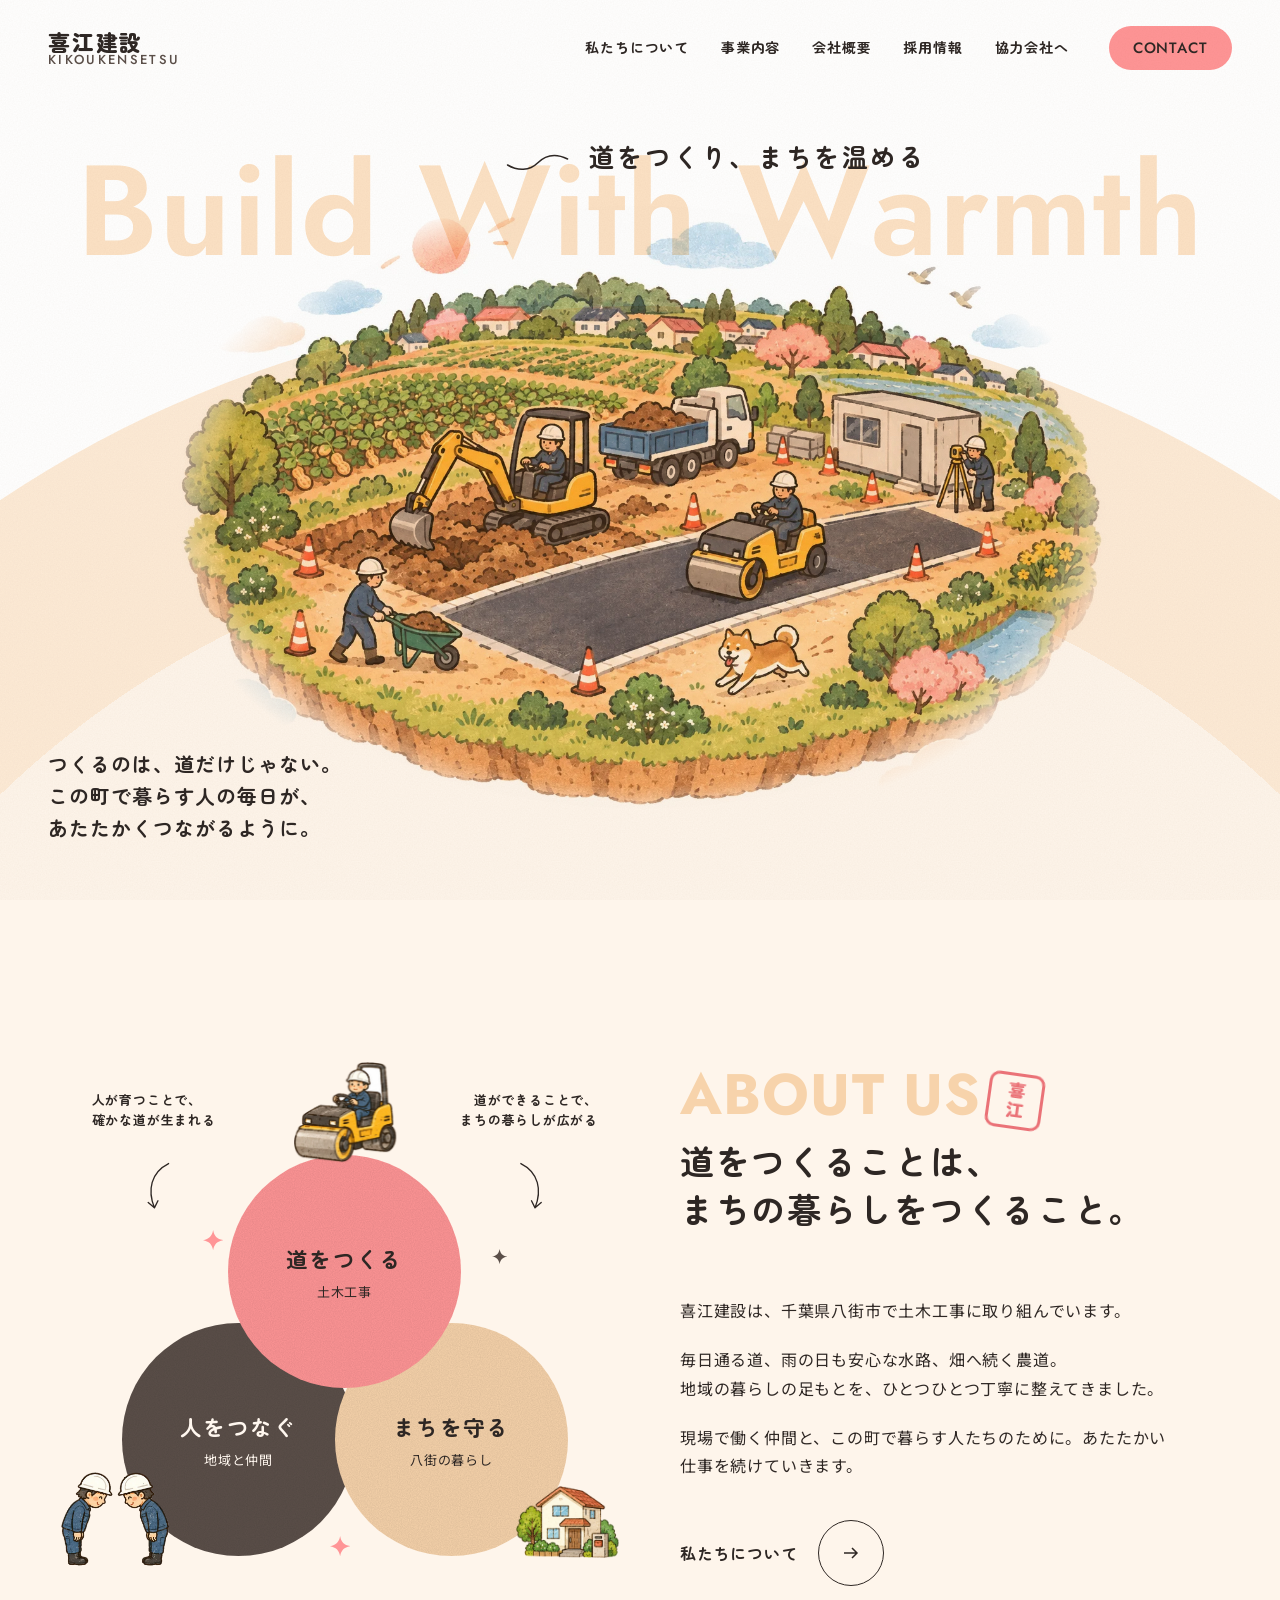
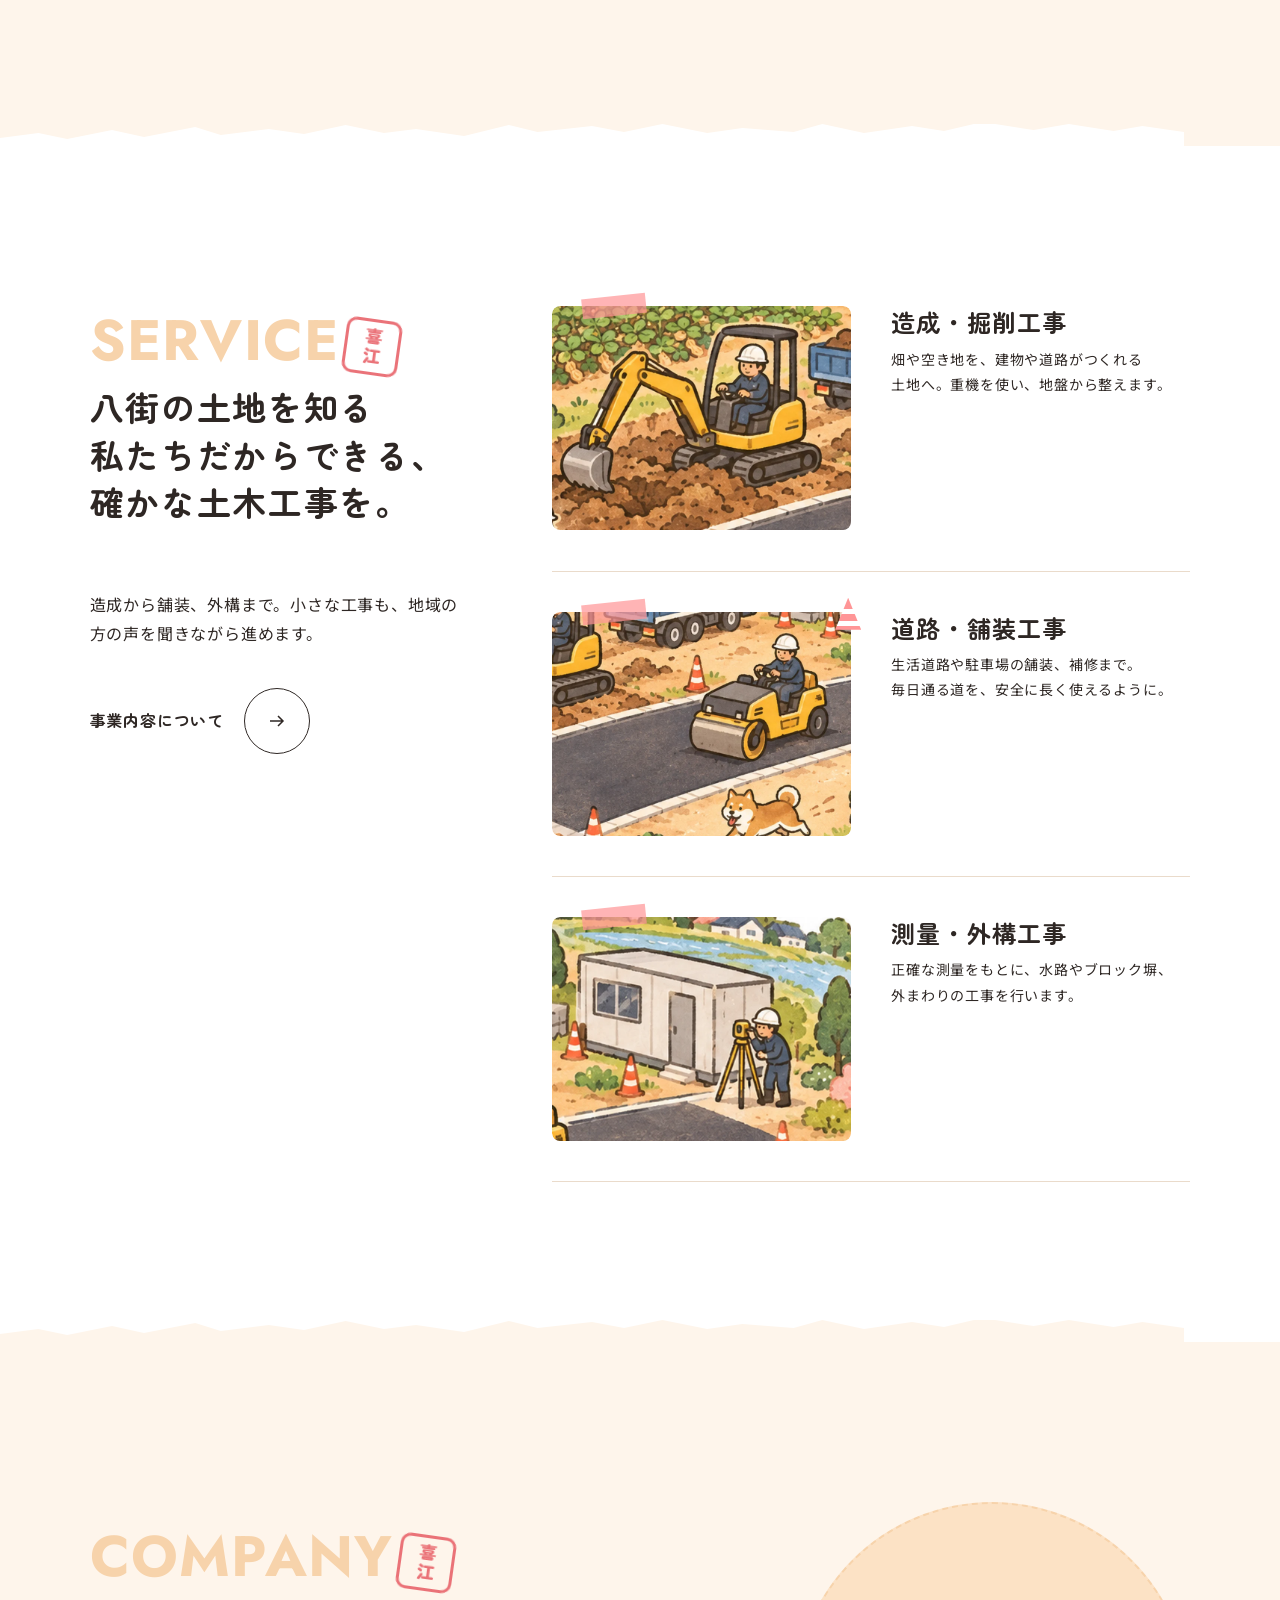
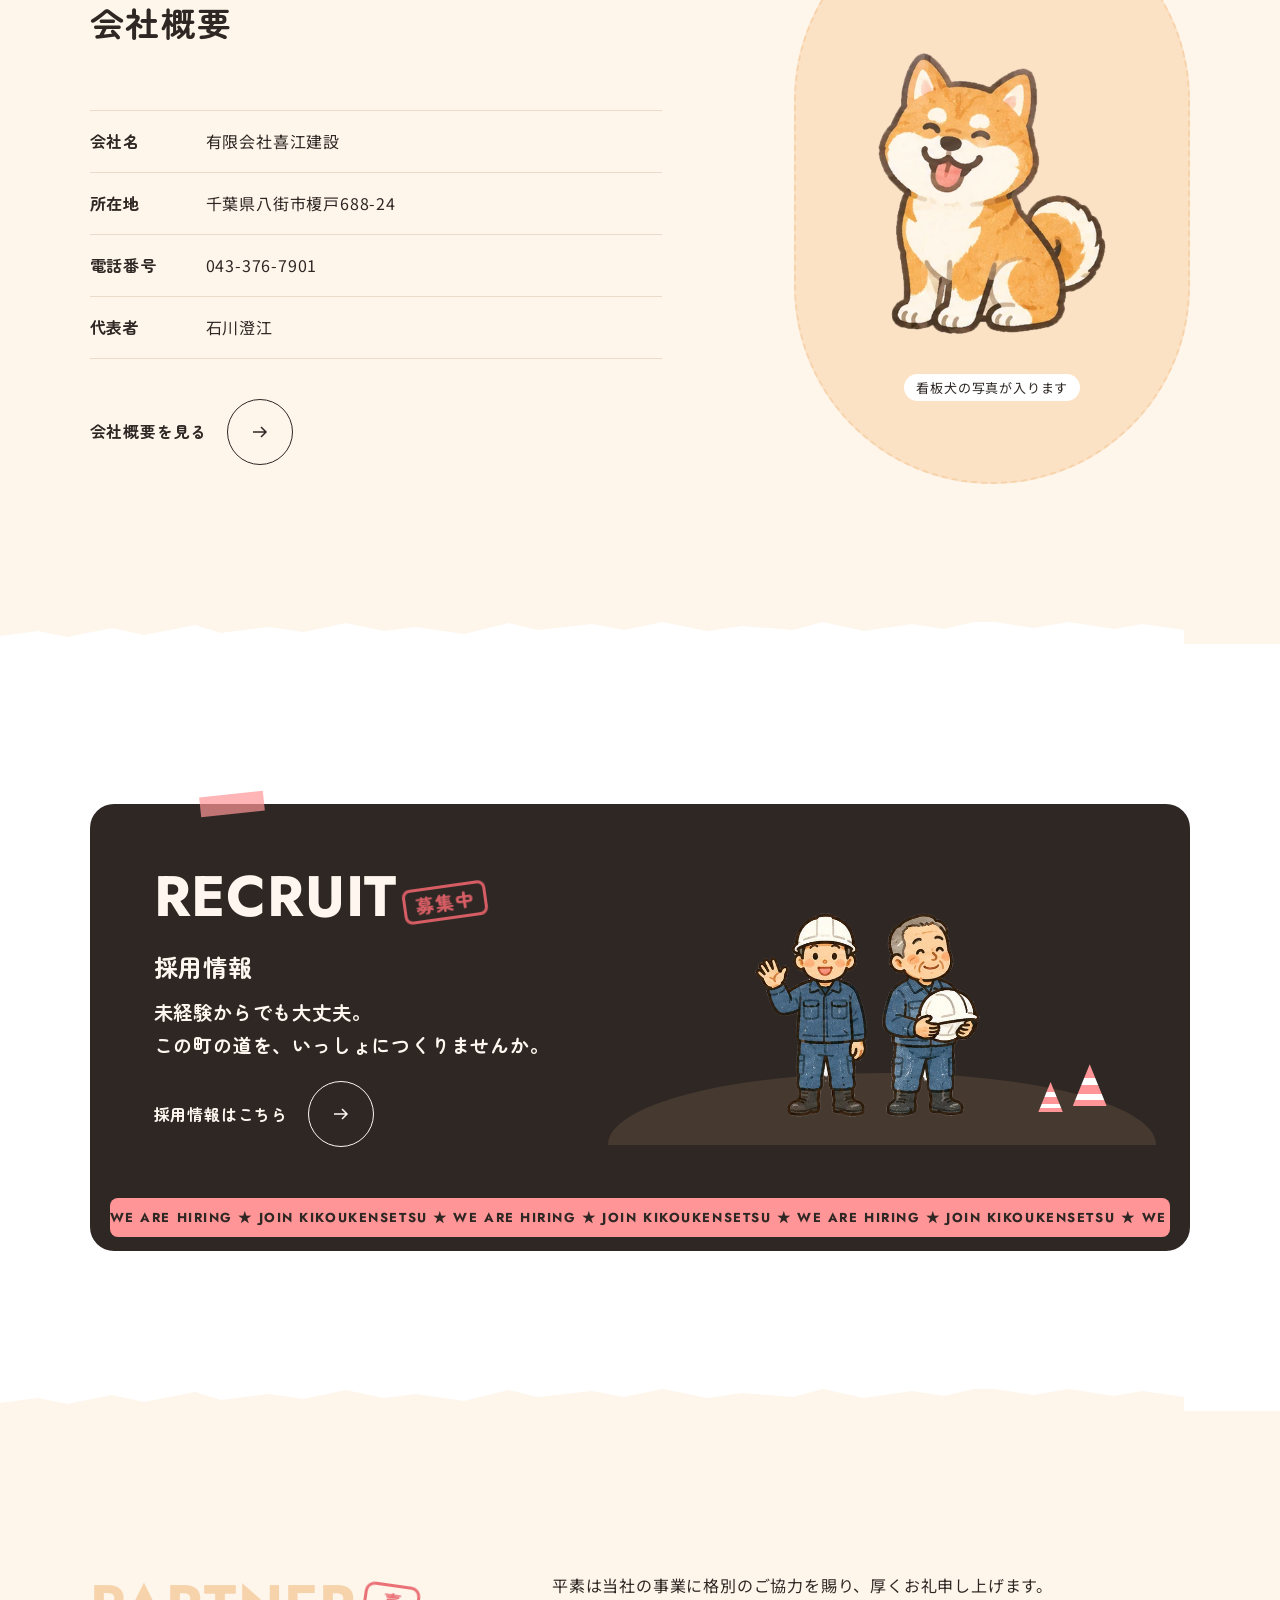
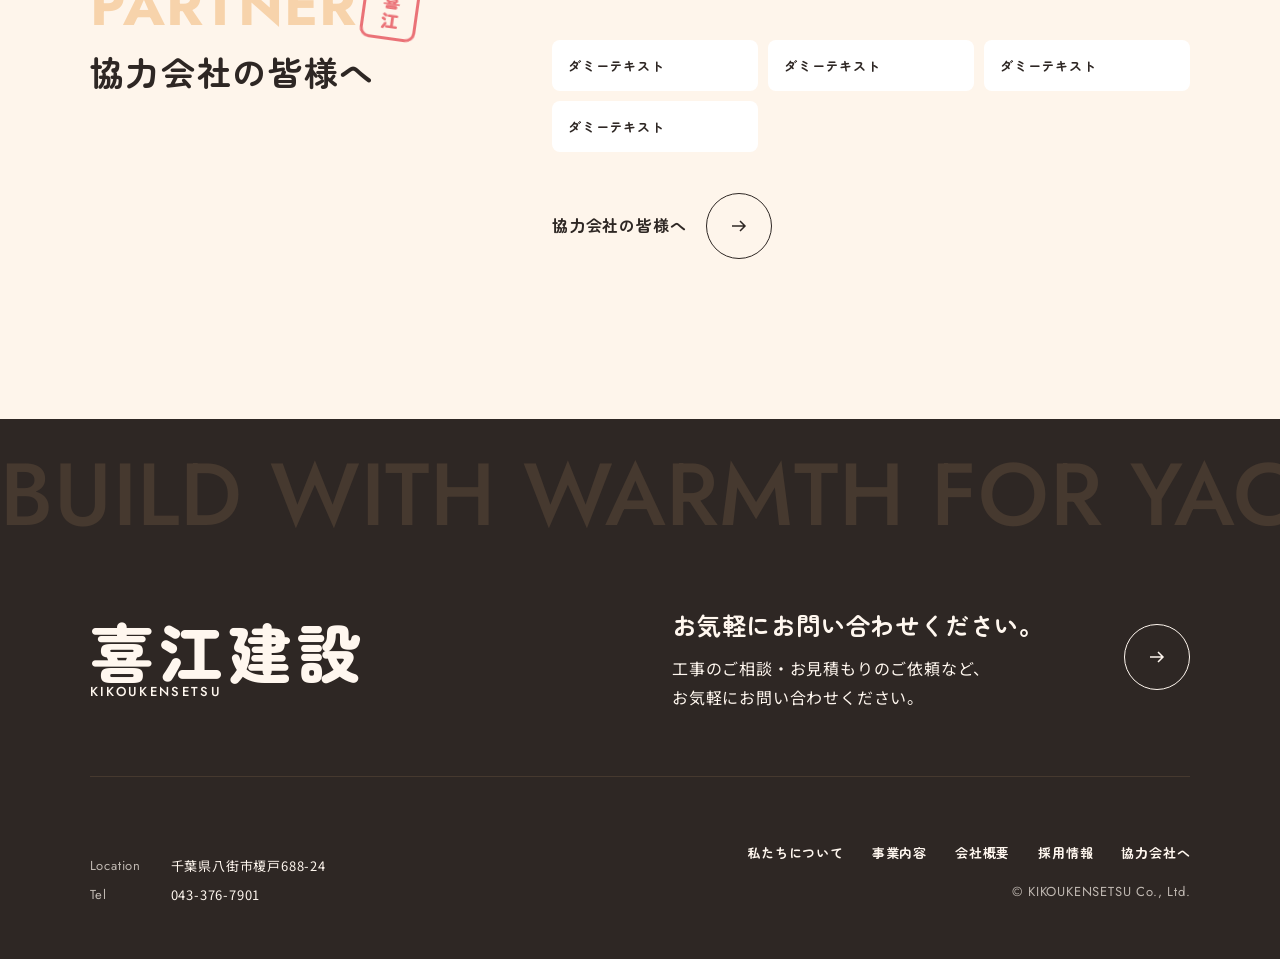
==== commit 17372d9e: "先方修正：英字を KIKOUKENSETSU に・RECRUIT の帯を枠内に・フォームを中央揃えに（v4・?v=20261104a）" ====
--- a/index.html
+++ b/index.html
@@ -6,19 +6,23 @@
 <meta name="robots" content="noindex, nofollow">
 <title>株式会社喜江建設</title>
 <meta name="description" content="千葉県八街市の株式会社喜江建設のホームページです。">
+<link rel="icon" href="favicon.ico?v=20261104a" sizes="any">
+<link rel="icon" type="image/png" sizes="32x32" href="favicon-32.png?v=20261104a">
+<link rel="icon" type="image/png" sizes="16x16" href="favicon-16.png?v=20261104a">
+<link rel="apple-touch-icon" sizes="180x180" href="apple-touch-icon.png?v=20261104a">
 <link rel="preconnect" href="https://fonts.googleapis.com">
 <link rel="preconnect" href="https://fonts.gstatic.com" crossorigin>
 <link href="https://fonts.googleapis.com/css2?family=Jost:wght@500;600;700&family=Noto+Sans+JP:wght@400;700&family=Zen+Maru+Gothic:wght@700;900&display=swap" rel="stylesheet">
-<link rel="stylesheet" href="tokens.css?v=20261027e">
-<link rel="stylesheet" href="base.css?v=20261027e">
-<link rel="stylesheet" href="style.css?v=20261027e">
+<link rel="stylesheet" href="tokens.css?v=20261104a">
+<link rel="stylesheet" href="base.css?v=20261104a">
+<link rel="stylesheet" href="style.css?v=20261104a">
 </head>
 <body>
 
 <header class="header">
   <a class="logo" href="./" aria-label="株式会社喜江建設 トップへ">
     <span class="logo__ja">喜江建設</span>
-    <span class="logo__en">KIE KENSETSU</span>
+    <span class="logo__en">KIKOUKENSETSU</span>
   </a>
   <nav class="nav" aria-label="メインメニュー">
     <ul class="nav__list">
@@ -36,14 +40,17 @@
 </header>
 
 <div class="drawer" id="drawer">
+  <p class="drawer__en" aria-hidden="true">MENU</p>
   <ul class="drawer__list">
-    <li><a href="about/">私たちについて</a></li>
-    <li><a href="service/">事業内容</a></li>
-    <li><a href="company/">会社概要</a></li>
-    <li><a href="#recruit">採用情報</a></li>
-    <li><a href="partner/">協力会社へ</a></li>
-    <li><a href="contact/">お問い合わせ</a></li>
+    <li style="--i:0"><a href="about/"><span class="drawer__num">01</span><span class="drawer__txt"><span class="drawer__ja">私たちについて</span><span class="drawer__sub">ABOUT US</span></span><span class="drawer__arw" aria-hidden="true"><svg viewBox="0 0 16 16" fill="none"><path d="M1 8h13M9 3l5 5-5 5" stroke="currentColor" stroke-width="1.5"/></svg></span></a></li>
+    <li style="--i:1"><a href="service/"><span class="drawer__num">02</span><span class="drawer__txt"><span class="drawer__ja">事業内容</span><span class="drawer__sub">SERVICE</span></span><span class="drawer__arw" aria-hidden="true"><svg viewBox="0 0 16 16" fill="none"><path d="M1 8h13M9 3l5 5-5 5" stroke="currentColor" stroke-width="1.5"/></svg></span></a></li>
+    <li style="--i:2"><a href="company/"><span class="drawer__num">03</span><span class="drawer__txt"><span class="drawer__ja">会社概要</span><span class="drawer__sub">COMPANY</span></span><span class="drawer__arw" aria-hidden="true"><svg viewBox="0 0 16 16" fill="none"><path d="M1 8h13M9 3l5 5-5 5" stroke="currentColor" stroke-width="1.5"/></svg></span></a></li>
+    <li style="--i:3"><a href="#recruit"><span class="drawer__num">04</span><span class="drawer__txt"><span class="drawer__ja">採用情報</span><span class="drawer__sub">RECRUIT</span></span><span class="drawer__arw" aria-hidden="true"><svg viewBox="0 0 16 16" fill="none"><path d="M1 8h13M9 3l5 5-5 5" stroke="currentColor" stroke-width="1.5"/></svg></span></a></li>
+    <li style="--i:4"><a href="partner/"><span class="drawer__num">05</span><span class="drawer__txt"><span class="drawer__ja">協力会社へ</span><span class="drawer__sub">PARTNER</span></span><span class="drawer__arw" aria-hidden="true"><svg viewBox="0 0 16 16" fill="none"><path d="M1 8h13M9 3l5 5-5 5" stroke="currentColor" stroke-width="1.5"/></svg></span></a></li>
+    <li style="--i:5"><a href="contact/"><span class="drawer__num">06</span><span class="drawer__txt"><span class="drawer__ja">お問い合わせ</span><span class="drawer__sub">CONTACT</span></span><span class="drawer__arw" aria-hidden="true"><svg viewBox="0 0 16 16" fill="none"><path d="M1 8h13M9 3l5 5-5 5" stroke="currentColor" stroke-width="1.5"/></svg></span></a></li>
   </ul>
+  <a class="drawer__tel" href="tel:0433767901" style="--i:6"><span class="drawer__tel-label">お電話でのお問い合わせ</span><span class="drawer__tel-num">043-376-7901</span></a>
+  <img class="drawer__chara" src="assets/chara_wave.webp?v=20261104a" width="219" height="398" alt="" aria-hidden="true">
 </div>
 
 <main>
@@ -55,7 +62,7 @@
         道をつくり、まちを温める
       </p>
       <div class="fv__art">
-        <img src="assets/fv.webp?v=20261027e" width="1536" height="1024" alt="畑の広がる島の上で、重機や測量、舗装の仕事をする社員たちと看板犬のイラスト">
+        <img src="assets/fv.webp?v=20261104a" width="1536" height="1024" alt="畑の広がる島の上で、重機や測量、舗装の仕事をする社員たちと看板犬のイラスト">
       </div>
     </div>
     <p class="fv__copy">
@@ -74,15 +81,15 @@
         <svg class="venn__arrow venn__arrow--r rv" viewBox="0 0 40 60" fill="none"><path pathLength="1" d="M10 4c20 10 24 30 16 50m0 0 7-6m-7 6-4-8" stroke="currentColor" stroke-width="1.5" stroke-linecap="round"/></svg>
         <div class="venn__item venn__item--top">
           <div class="venn__circle venn__circle--top rv"><span class="venn__ttl">道をつくる</span><span class="venn__sub">土木工事</span></div>
-          <img class="venn__chara venn__chara--top rv" src="assets/chara_roller.webp?v=20261027e" width="441" height="431" alt="" data-bleed>
+          <img class="venn__chara venn__chara--top rv" src="assets/chara_roller.webp?v=20261104a" width="441" height="431" alt="" data-bleed>
         </div>
         <div class="venn__item venn__item--l">
           <div class="venn__circle venn__circle--l rv"><span class="venn__ttl">人をつなぐ</span><span class="venn__sub">地域と仲間</span></div>
-          <img class="venn__chara venn__chara--l rv" src="assets/chara_bow.webp?v=20261027e" width="413" height="363" alt="" data-bleed>
+          <img class="venn__chara venn__chara--l rv" src="assets/chara_bow.webp?v=20261104a" width="413" height="363" alt="" data-bleed>
         </div>
         <div class="venn__item venn__item--r">
           <div class="venn__circle venn__circle--r rv"><span class="venn__ttl">まちを守る</span><span class="venn__sub">八街の暮らし</span></div>
-          <img class="venn__chara venn__chara--r rv" src="assets/chara_house.webp?v=20261027e" width="500" height="352" alt="" data-bleed>
+          <img class="venn__chara venn__chara--r rv" src="assets/chara_house.webp?v=20261104a" width="500" height="352" alt="" data-bleed>
         </div>
         <svg class="venn__spark venn__spark--1" viewBox="0 0 20 20"><path d="M10 0c1 6 4 9 10 10-6 1-9 4-10 10-1-6-4-9-10-10 6-1 9-4 10-10Z" fill="currentColor"/></svg>
         <svg class="venn__spark venn__spark--2" viewBox="0 0 20 20"><path d="M10 0c1 6 4 9 10 10-6 1-9 4-10 10-1-6-4-9-10-10 6-1 9-4 10-10Z" fill="currentColor"/></svg>
@@ -115,21 +122,21 @@
       </div>
       <ul class="media-list">
         <li class="media rv">
-          <div class="media__img"><img src="assets/svc_01.webp?v=20261027e" width="800" height="600" alt="小型の油圧ショベルで土を掘る作業員のイラスト"></div>
+          <div class="media__img"><img src="assets/svc_01.webp?v=20261104a" width="800" height="600" alt="小型の油圧ショベルで土を掘る作業員のイラスト"></div>
           <div class="media__txt">
             <h3 class="media__ttl">造成・掘削工事</h3>
             <p>畑や空き地を、建物や道路が<wbr>つくれる土地へ。<wbr>重機を使い、地盤から整えます。</p>
           </div>
         </li>
         <li class="media rv">
-          <div class="media__img media__img--cone"><img src="assets/svc_02.webp?v=20261027e" width="800" height="600" alt="ローラーで道路を舗装する作業員と、走る柴犬のイラスト"></div>
+          <div class="media__img media__img--cone"><img src="assets/svc_02.webp?v=20261104a" width="800" height="600" alt="ローラーで道路を舗装する作業員と、走る柴犬のイラスト"></div>
           <div class="media__txt">
             <h3 class="media__ttl">道路・舗装工事</h3>
             <p>生活道路や駐車場の舗装、<wbr>補修まで。<wbr>毎日通る道を、安全に<wbr>長く使えるように。</p>
           </div>
         </li>
         <li class="media rv">
-          <div class="media__img"><img src="assets/svc_03.webp?v=20261027e" width="800" height="600" alt="現場事務所の前で測量機を覗く作業員のイラスト"></div>
+          <div class="media__img"><img src="assets/svc_03.webp?v=20261104a" width="800" height="600" alt="現場事務所の前で測量機を覗く作業員のイラスト"></div>
           <div class="media__txt">
             <h3 class="media__ttl">測量・外構工事</h3>
             <p>正確な測量をもとに、<wbr>水路やブロック塀、<wbr>外まわりの工事を行います。</p>
@@ -155,7 +162,7 @@
       </div>
       <figure class="dog-frame rv">
         <div class="dog-frame__capsule">
-          <img src="assets/chara_dog.webp?v=20261027e" width="329" height="409" alt="">
+          <img src="assets/chara_dog.webp?v=20261104a" width="329" height="409" alt="">
           <span class="dog-frame__note">看板犬の写真が入ります</span>
         </div>
       </figure>
@@ -168,8 +175,8 @@
         <span class="recruit-card__scene" aria-hidden="true" data-bleed>
           <span class="recruit-card__cone"></span>
           <span class="recruit-card__cone recruit-card__cone--2"></span>
-          <img class="recruit-card__chara recruit-card__chara--wave" src="assets/chara_wave.webp?v=20261027e" width="219" height="398" alt="">
-          <img class="recruit-card__chara recruit-card__chara--senior" src="assets/chara_senior.webp?v=20261027e" width="191" height="399" alt="">
+          <img class="recruit-card__chara recruit-card__chara--wave" src="assets/chara_wave.webp?v=20261104a" width="219" height="398" alt="">
+          <img class="recruit-card__chara recruit-card__chara--senior" src="assets/chara_senior.webp?v=20261104a" width="191" height="399" alt="">
         </span>
         <span class="recruit-card__en" aria-hidden="true">RECRUIT<span class="recruit-card__stamp">募集中</span></span>
         <span class="recruit-card__body">
@@ -177,7 +184,7 @@
           <span class="recruit-card__txt"><span class="cl">未経験からでも大丈夫。</span><br><span class="cl">この町の道を、</span><span class="cl">いっしょにつくりませんか。</span></span>
         </span>
         <span class="btn-circle recruit-card__btn">採用情報はこちら<span class="btn-circle__ring" aria-hidden="true"><svg viewBox="0 0 16 16" fill="none"><path d="M1 8h13M9 3l5 5-5 5" stroke="currentColor" stroke-width="1.5"/></svg></span></span>
-        <span class="recruit-card__tape" aria-hidden="true"><span>WE ARE HIRING ★ JOIN KIE KENSETSU ★ WE ARE HIRING ★ JOIN KIE KENSETSU ★ WE ARE HIRING ★ JOIN KIE KENSETSU ★ </span><span>WE ARE HIRING ★ JOIN KIE KENSETSU ★ WE ARE HIRING ★ JOIN KIE KENSETSU ★ WE ARE HIRING ★ JOIN KIE KENSETSU ★ </span></span>
+        <span class="recruit-card__tape" aria-hidden="true"><span>WE ARE HIRING ★ JOIN KIKOUKENSETSU ★ WE ARE HIRING ★ JOIN KIKOUKENSETSU ★ WE ARE HIRING ★ JOIN KIKOUKENSETSU ★ </span><span>WE ARE HIRING ★ JOIN KIKOUKENSETSU ★ WE ARE HIRING ★ JOIN KIKOUKENSETSU ★ WE ARE HIRING ★ JOIN KIKOUKENSETSU ★ </span></span>
       </a>
     </div>
   </section>
@@ -211,7 +218,7 @@
     <div class="footer__top">
       <a class="logo footer__logo" href="./">
         <span class="logo__ja">喜江建設</span>
-        <span class="logo__en">KIE KENSETSU</span>
+        <span class="logo__en">KIKOUKENSETSU</span>
       </a>
       <a class="footer__cta" href="contact/">
         <span>
@@ -234,12 +241,12 @@
           <li><a href="#recruit">採用情報</a></li>
           <li><a href="partner/">協力会社へ</a></li>
         </ul>
-        <p class="footer__copy">© KIE KENSETSU Co., Ltd.</p>
+        <p class="footer__copy">© KIKOUKENSETSU Co., Ltd.</p>
       </div>
     </div>
   </div>
 </footer>
 
-<script src="site.js?v=20261027e"></script>
+<script src="site.js?v=20261104a"></script>
 </body>
 </html>
--- a/base.css
+++ b/base.css
@@ -108,15 +108,50 @@
   inset: 0;
   z-index: 40;
   display: grid;
-  align-content: center;
-  padding: var(--header-h) var(--gutter) var(--gutter);
+  align-content: start;
+  gap: var(--sp-b);
+  padding: calc(var(--header-h) + var(--sp-b)) var(--gutter) var(--sp-g);
+  overflow: hidden auto;
   background: var(--c-sub);
-  opacity: 0;
+  clip-path: circle(0 at calc(100% - 52px) 36px);
   visibility: hidden;
-  transition: opacity 0.4s var(--ease), visibility 0s 0.4s;
+  transition: clip-path 0.6s cubic-bezier(0.7, 0, 0.3, 1), visibility 0s 0.6s;
 }
-.drawer.is-open { opacity: 1; visibility: visible; transition: opacity 0.4s var(--ease); }
-.drawer__list { display: grid; gap: 20px; font-family: var(--ff-head); font-weight: 700; font-size: 20px; }
+.drawer.is-open { clip-path: circle(150% at calc(100% - 52px) 36px); visibility: visible; transition: clip-path 0.7s cubic-bezier(0.7, 0, 0.3, 1); }
+.drawer__en {
+  position: absolute;
+  right: -0.06em;
+  bottom: -0.18em;
+  font-family: var(--ff-en);
+  font-weight: 700;
+  font-size: 34vw;
+  line-height: 1;
+  color: var(--c-sub-deep);
+  pointer-events: none;
+}
+.drawer__list { position: relative; display: grid; font-family: var(--ff-head); font-weight: 700; }
+.drawer__list li { border-bottom: 2px dashed color-mix(in srgb, var(--c-ink) 18%, transparent); }
+.drawer__list a { display: grid; grid-template-columns: auto 1fr auto; align-items: center; gap: var(--sp-p); padding: 14px 0; }
+.drawer__num { font-family: var(--ff-en); font-size: 15px; color: var(--c-stamp); }
+.drawer__txt { display: grid; gap: 2px; }
+.drawer__ja { font-size: 19px; line-height: 1.3; }
+.drawer__sub { font-family: var(--ff-en); font-weight: 500; font-size: 11px; letter-spacing: 0.16em; color: var(--c-ink-soft); }
+.drawer__arw { display: grid; place-items: center; width: 36px; aspect-ratio: 1; border: 1.5px solid var(--c-ink); border-radius: 50%; }
+.drawer__arw svg { width: 13px; }
+.drawer__list a:active .drawer__arw { background: var(--c-ink); color: var(--c-base); }
+.drawer__tel { position: relative; justify-self: start; display: grid; gap: 2px; padding: var(--sp-p) var(--sp-b); border-radius: var(--radius-s); background: var(--c-base); }
+.drawer__tel-label { font-size: 12px; }
+.drawer__tel-num { font-family: var(--ff-en); font-weight: 600; font-size: 22px; letter-spacing: 0.04em; }
+.drawer__chara { position: absolute; right: var(--gutter); bottom: calc(var(--sp-g) + 8px); width: auto; height: 150px; }
+
+.drawer li, .drawer__tel, .drawer__chara { opacity: 0; }
+.drawer.is-open li, .drawer.is-open .drawer__tel { animation: drawer-in 0.6s cubic-bezier(0.34, 1.56, 0.64, 1) calc(0.25s + var(--i) * 0.06s) both; }
+.drawer.is-open .drawer__chara { animation: drawer-pop 0.7s cubic-bezier(0.34, 1.56, 0.64, 1) 0.7s both, fv-float 4.6s ease-in-out 1.4s infinite alternate; }
+.drawer.is-open .drawer__en { animation: drawer-en 0.9s cubic-bezier(0.34, 1.56, 0.64, 1) 0.2s both; }
+@keyframes drawer-in { from { opacity: 0; transform: translateX(-40px); } to { opacity: 1; transform: none; } }
+@keyframes drawer-pop { from { opacity: 0; transform: translateY(40px) scale(0.6) rotate(-8deg); } to { opacity: 1; transform: none; } }
+@keyframes drawer-en { from { opacity: 0; transform: translateY(30%); } to { opacity: 1; transform: none; } }
+html.is-locked { overflow: hidden; }
 
 .footer { position: relative; overflow: hidden; background: var(--c-dark); color: var(--c-dark-text); padding-bottom: 40px; }
 .footer__marquee {
--- a/style.css
+++ b/style.css
@@ -320,11 +320,12 @@
 
 .recruit-card__tape {
   position: absolute;
-  left: -2%;
-  right: -2%;
+  left: var(--sp-p); 
+  right: var(--sp-p);
   bottom: 14px;
   display: flex;
   overflow: hidden;
+  border-radius: var(--radius-s);
   padding-block: 8px;
   background: var(--c-accent);
   color: var(--c-ink);
@@ -333,7 +334,6 @@
   font-size: clamp(13px, 1vw, 18px);
   letter-spacing: 0.12em;
   white-space: nowrap;
-  rotate: -2deg;
 }
 .recruit-card__tape span { flex-shrink: 0; padding-right: 0.5em; animation: tape 24s linear infinite; }
 @keyframes tape { to { transform: translateX(-100%); } }
@@ -492,16 +492,23 @@
 .hero-sub__chara {
   position: absolute;
   right: var(--gutter);
-  bottom: 16px;
+  bottom: 36px; 
   width: auto;
-  height: clamp(96px, 16vw, 280px); 
+  max-width: 46vw;
+  object-fit: contain;
+  height: clamp(150px, 24vw, 440px); 
   animation: rise 0.9s cubic-bezier(0.34, 1.56, 0.64, 1) 0.7s both, fv-float 4.6s ease-in-out 1.6s infinite alternate;
 }
+
+.hero-sub + .sec { padding-top: var(--sp-g); } 
+
+.hero-sub ~ .sec .cl { display: inline; }
+.hero-sub ~ .sec :is(.body, .strength__ttl, .flow__ttl) { word-break: normal; }
 
 .greet { background: color-mix(in srgb, var(--c-sub) 35%, var(--c-base)); }
 .greet__grid { display: grid; gap: var(--sp-s); }
 .greet__body { display: grid; gap: var(--sp-g); justify-items: start; }
-.greet__body .txt { max-width: 36em; }
+.greet__body .txt { max-width: none; }
 .greet__sign { margin-top: calc(var(--sp-b) - var(--sp-g)); font-family: var(--ff-head); font-weight: 700; font-size: var(--fs-sub); }
 .greet__role { margin-right: 0.8em; font-size: var(--fs-small); color: var(--c-ink-soft); }
 
@@ -527,9 +534,44 @@
 .svc-row__txt { display: grid; gap: var(--sp-p); }
 .svc-row__num { font-family: var(--ff-en); font-weight: 700; font-size: calc(var(--fs-en) * 1.2); line-height: 1; color: var(--c-accent); }
 .svc-row__ttl { font-family: var(--ff-head); font-weight: 700; font-size: var(--fs-sub); line-height: var(--lh-head); }
+.svc-row__tags { display: flex; flex-wrap: wrap; gap: var(--sp-1); margin: calc(var(--sp-b) - var(--sp-p)) 0 0; padding: 0; list-style: none; }
+.svc-row__tags li { padding: 4px 14px; border-radius: 999px; background: var(--c-sub); font-size: var(--fs-small); font-weight: 700; }
+
+.flow { background: color-mix(in srgb, var(--c-sub) 35%, var(--c-base)); }
+.flow__list { display: grid; gap: var(--sp-p); margin-top: var(--sp-g); padding: 0; list-style: none; counter-reset: none; }
+.flow__item { position: relative; display: grid; gap: var(--sp-1); align-content: start; padding: var(--sp-b); border-radius: var(--radius-l); background: var(--c-base); }
+.flow__num { font-family: var(--ff-en); font-weight: 700; font-size: calc(var(--fs-en) * 0.8); line-height: 1; color: var(--c-accent); }
+.flow__ttl { margin-top: var(--sp-1); font-family: var(--ff-head); font-weight: 700; font-size: var(--fs-sub); line-height: var(--lh-head); }
 
 .partner__names { display: grid; gap: var(--sp-p); width: 100%; }
 .partner__names-ttl { font-family: var(--ff-head); font-weight: 700; }
+.partner__recruit { display: grid; gap: var(--sp-p); width: 100%; padding: var(--sp-b); border-radius: var(--radius-l); background: var(--c-base); }
+.partner__recruit .svc-row__tags { margin-top: 0; }
+
+.partner__logos { display: grid; gap: var(--sp-b); margin-top: var(--sp-s); }
+.logo-loop { overflow: hidden; }
+.logo-loop__track { display: flex; width: max-content; margin: 0; padding: 0; list-style: none; animation: marquee 36s linear infinite; }
+.logo-loop:hover .logo-loop__track { animation-play-state: paused; }
+.logo-loop__item {
+  flex: 0 0 auto;
+  display: flex;
+  align-items: center;
+  justify-content: center;
+  gap: 10px;
+  width: clamp(160px, 16vw, 260px);
+  height: clamp(72px, 6.4vw, 104px);
+  margin-right: var(--sp-p);
+  border: 2px dashed var(--c-line);
+  border-radius: var(--radius-s);
+  background: var(--c-base);
+  color: var(--c-ink-soft);
+  font-family: var(--ff-head);
+  font-weight: 700;
+  font-size: var(--fs-small);
+  letter-spacing: 0.08em;
+}
+.logo-loop__mark { width: 28px; aspect-ratio: 1; border-radius: 50%; background: var(--c-sub-deep); }
+@media (prefers-reduced-motion: reduce) { .logo-loop__track { animation: none; } }
 
 .contact__grid { display: grid; gap: var(--sp-s); }
 .contact__head { display: grid; gap: var(--sp-g); align-content: start; }
@@ -538,7 +580,7 @@
 .contact__tel-num { font-family: var(--ff-en); font-weight: 600; font-size: var(--fs-sub); letter-spacing: 0.04em; }
 .form { display: grid; gap: var(--sp-b); }
 .form__row { display: grid; gap: var(--sp-1); }
-.form__label { display: flex; align-items: center; gap: 0.6em; font-family: var(--ff-head); font-weight: 700; }
+.form__label { display: flex; align-items: center; justify-content: center; gap: 0.6em; text-align: center; font-family: var(--ff-head); font-weight: 700; }
 .form__req { padding: 0 0.7em; border-radius: 999px; background: var(--c-accent); color: var(--c-ink); font-size: var(--fs-small); line-height: 1.7; }
 .form__req--opt { background: var(--c-line); }
 .form__input {
@@ -555,13 +597,16 @@
 .form__textarea { min-height: 10em; resize: vertical; }
 .form__select { position: relative; display: block; }
 .form__select::after { content: ""; position: absolute; right: 18px; top: 50%; width: 8px; height: 8px; border-right: 2px solid var(--c-ink); border-bottom: 2px solid var(--c-ink); rotate: 45deg; translate: 0 -70%; pointer-events: none; }
-select.form__input { appearance: none; padding-right: 48px; }
+select.form__input { appearance: none; padding-inline: 48px; text-align: center; text-align-last: center; }
+input.form__input { text-align: center; } 
 .form__submit {
-  justify-self: start;
+  justify-self: center;
   display: inline-flex;
   align-items: center;
   gap: 16px;
-  padding: 8px 8px 8px 28px;
+  min-width: 240px;
+  justify-content: space-between;
+  padding: 12px 12px 12px 36px; 
   border: 0;
   border-radius: 999px;
   background: var(--c-dark);
@@ -571,13 +616,15 @@
   font-size: var(--fs-body);
   cursor: pointer;
 }
-.form__submit .btn-circle__ring { width: 44px; border-color: var(--c-dark-text); }
+.form__submit .btn-circle__ring { width: 52px; border-color: var(--c-dark-text); }
 
 @media (min-width: 960px) {
-  .hero-sub__chara { bottom: 28px; }
+  .hero-sub__chara { bottom: 40px; }
   .greet__grid { grid-template-columns: 34% 1fr; column-gap: 8%; align-items: center; }
   .strength__list { grid-template-columns: 1fr 1fr; column-gap: var(--sp-b); }
-  .strength__item > :not(.strength__chara) { max-width: 62%; } 
+  .strength__num { max-width: 62%; } 
+  .civil__head { grid-template-columns: 34% 1fr; column-gap: 8%; max-width: none; align-items: end; }
+  .flow__list { grid-template-columns: repeat(5, 1fr); }
   .svc-row { grid-template-columns: 1.1fr 1fr; column-gap: 8%; }
   .svc-row--rev .svc-row__img { order: 2; }
   .contact__grid { grid-template-columns: 34% 1fr; column-gap: 8%; align-items: start; }
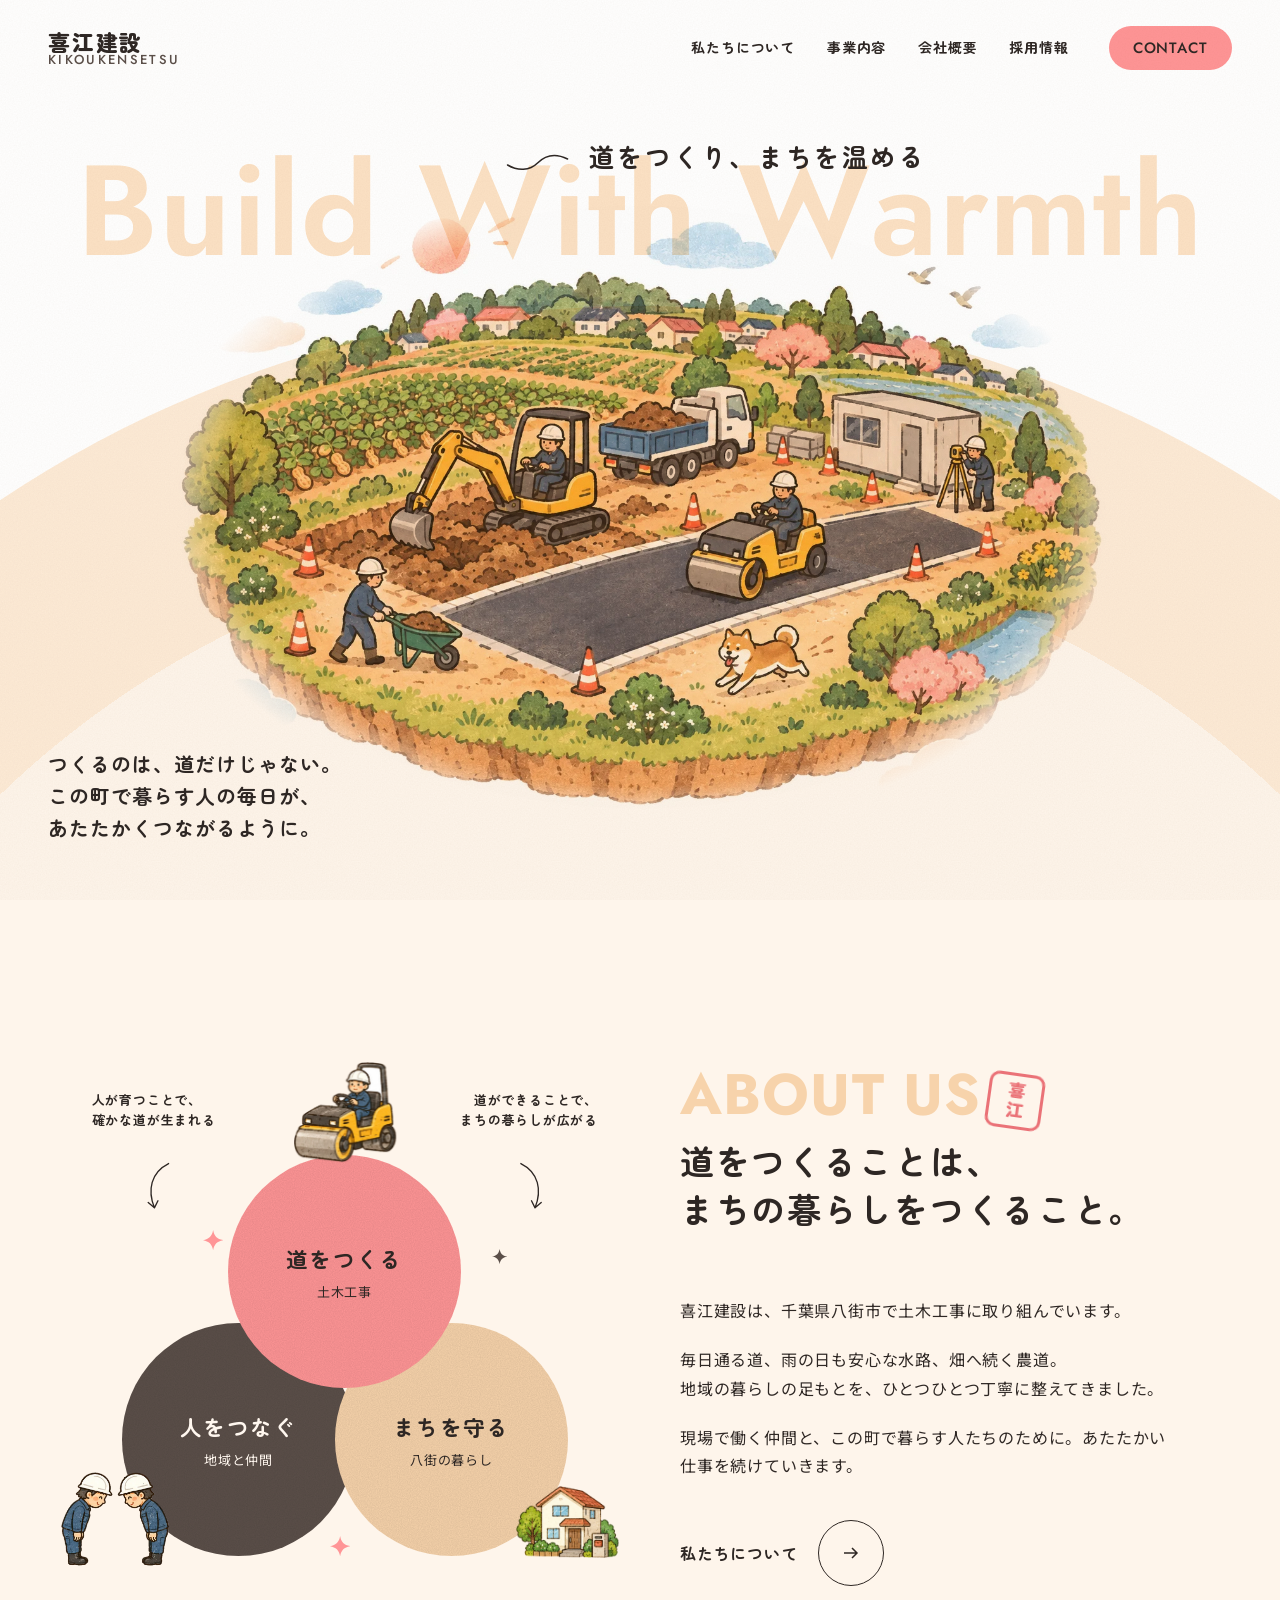
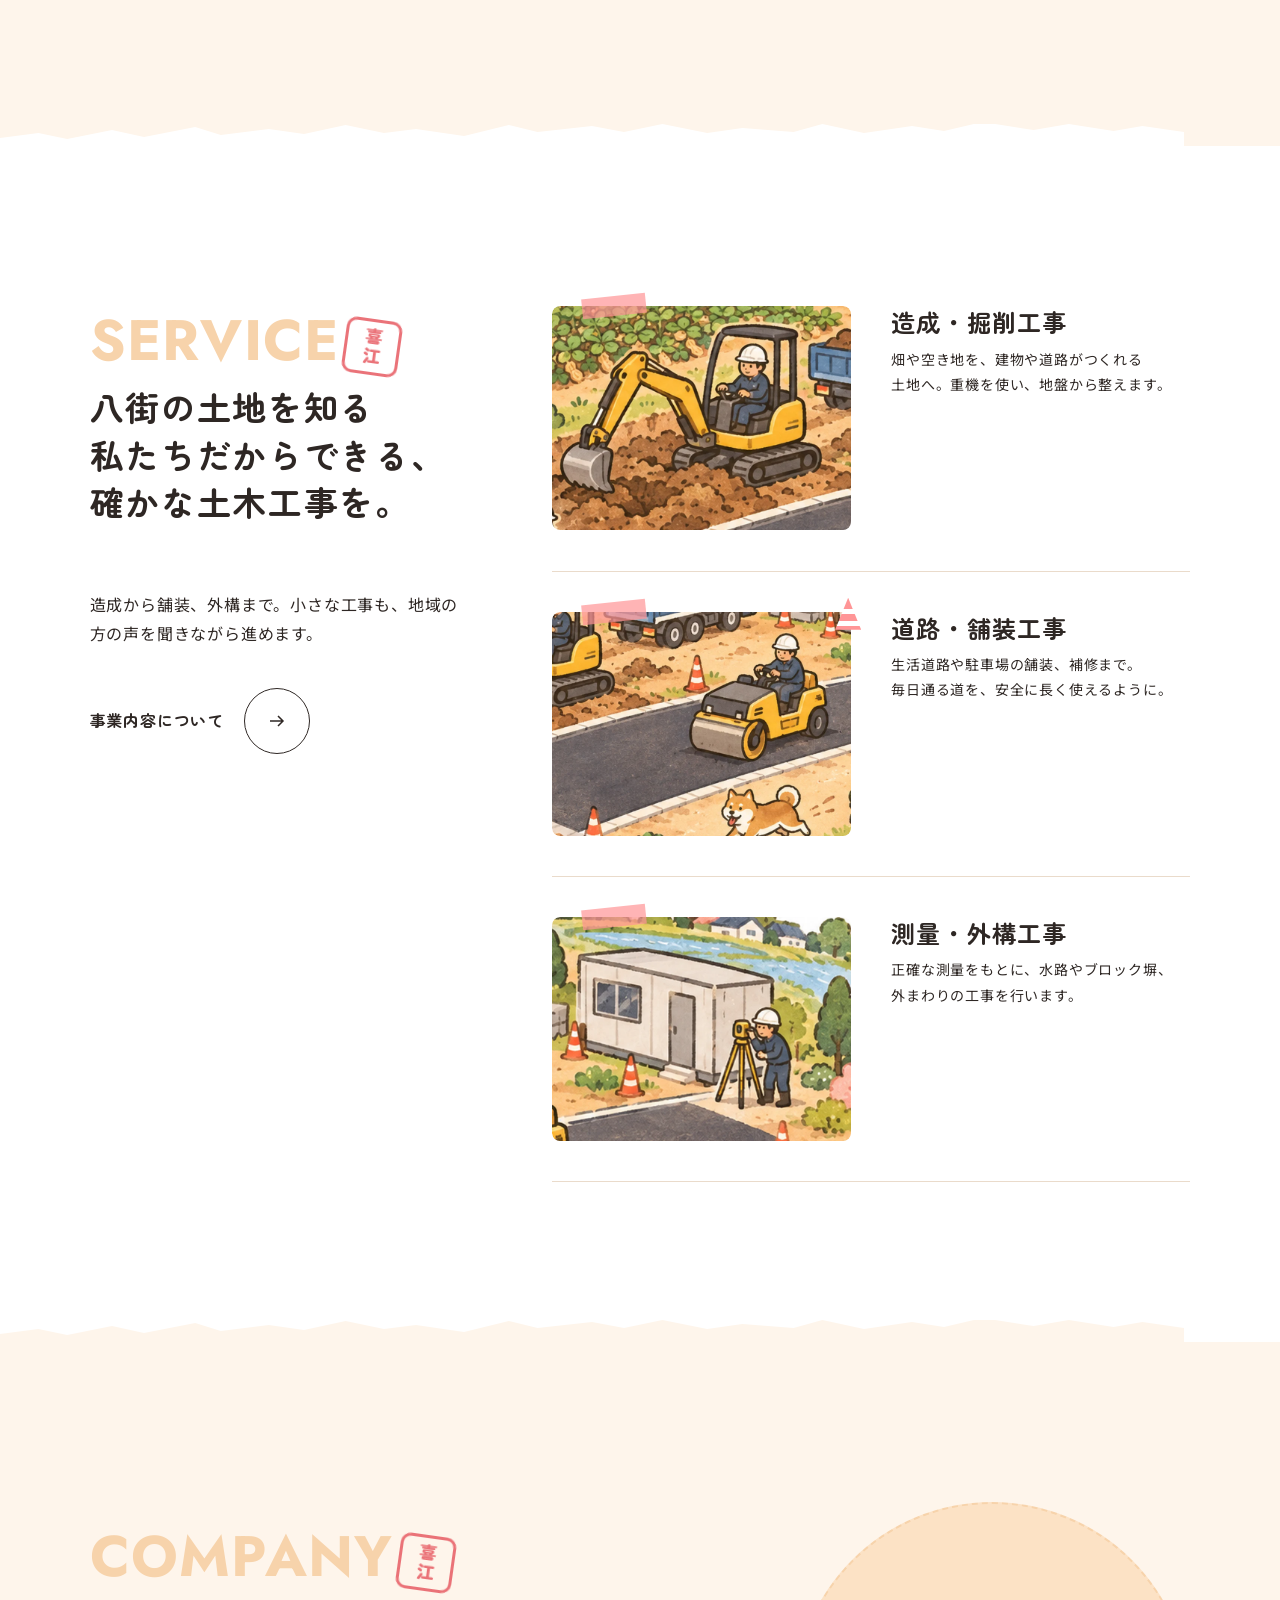
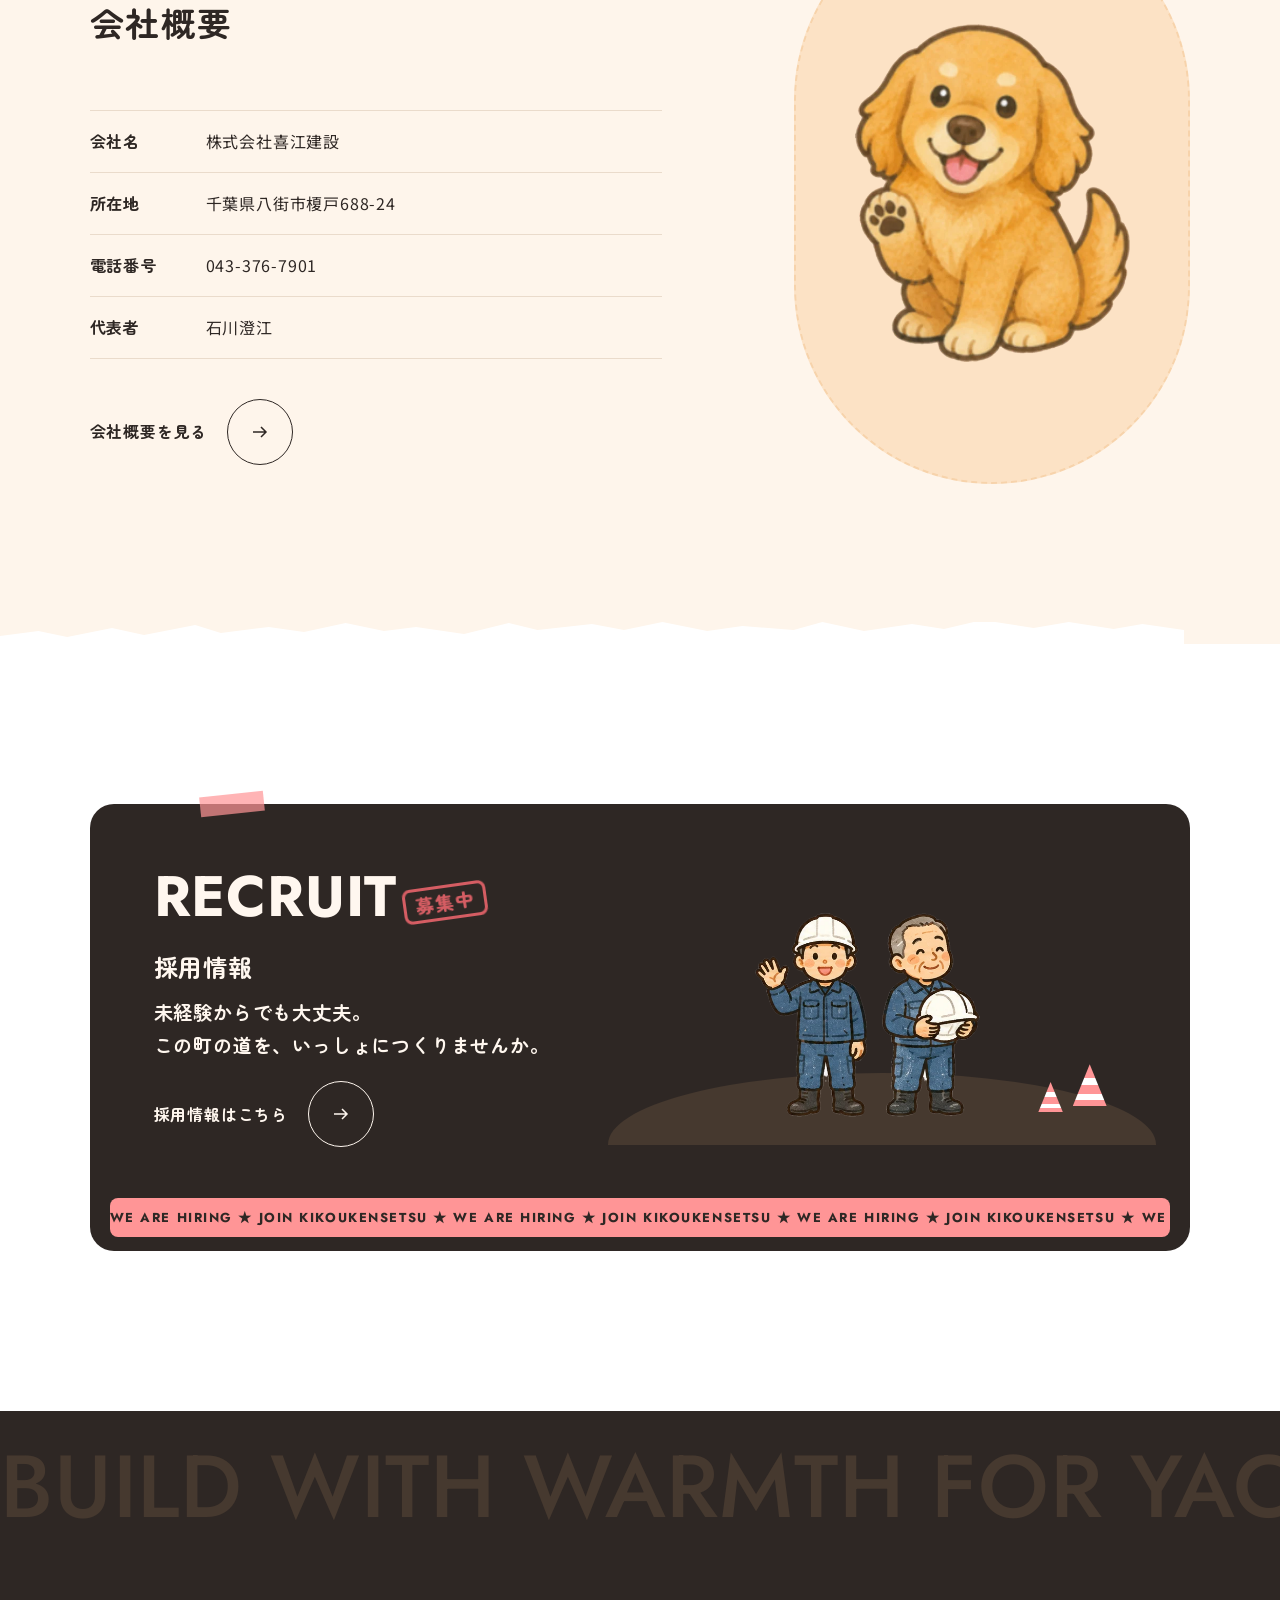
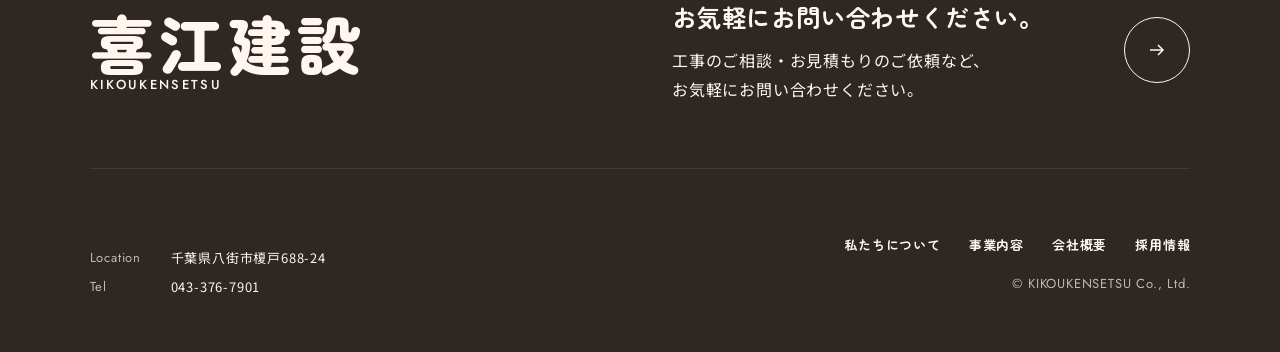
==== commit 0e4cd140: "v5：寺嶋さんの修正5点（株式会社・705万円／採用LP へのリンク／協力会社の削除／看板犬・代表のイラスト）" ====
--- a/index.html
+++ b/index.html
@@ -6,16 +6,16 @@
 <meta name="robots" content="noindex, nofollow">
 <title>株式会社喜江建設</title>
 <meta name="description" content="千葉県八街市の株式会社喜江建設のホームページです。">
-<link rel="icon" href="favicon.ico?v=20261104a" sizes="any">
-<link rel="icon" type="image/png" sizes="32x32" href="favicon-32.png?v=20261104a">
-<link rel="icon" type="image/png" sizes="16x16" href="favicon-16.png?v=20261104a">
-<link rel="apple-touch-icon" sizes="180x180" href="apple-touch-icon.png?v=20261104a">
+<link rel="icon" href="favicon.ico?v=20261113b" sizes="any">
+<link rel="icon" type="image/png" sizes="32x32" href="favicon-32.png?v=20261113b">
+<link rel="icon" type="image/png" sizes="16x16" href="favicon-16.png?v=20261113b">
+<link rel="apple-touch-icon" sizes="180x180" href="apple-touch-icon.png?v=20261113b">
 <link rel="preconnect" href="https://fonts.googleapis.com">
 <link rel="preconnect" href="https://fonts.gstatic.com" crossorigin>
 <link href="https://fonts.googleapis.com/css2?family=Jost:wght@500;600;700&family=Noto+Sans+JP:wght@400;700&family=Zen+Maru+Gothic:wght@700;900&display=swap" rel="stylesheet">
-<link rel="stylesheet" href="tokens.css?v=20261104a">
-<link rel="stylesheet" href="base.css?v=20261104a">
-<link rel="stylesheet" href="style.css?v=20261104a">
+<link rel="stylesheet" href="tokens.css?v=20261113b">
+<link rel="stylesheet" href="base.css?v=20261113b">
+<link rel="stylesheet" href="style.css?v=20261113b">
 </head>
 <body>
 
@@ -29,8 +29,7 @@
       <li><a href="about/">私たちについて</a></li>
       <li><a href="service/">事業内容</a></li>
       <li><a href="company/">会社概要</a></li>
-      <li><a href="#recruit">採用情報</a></li>
-      <li><a href="partner/">協力会社へ</a></li>
+      <li><a href="https://kikoukensetsu-saiyo.com/" target="_blank" rel="noopener">採用情報</a></li>
     </ul>
   </nav>
   <div class="header__acts">
@@ -45,12 +44,11 @@
     <li style="--i:0"><a href="about/"><span class="drawer__num">01</span><span class="drawer__txt"><span class="drawer__ja">私たちについて</span><span class="drawer__sub">ABOUT US</span></span><span class="drawer__arw" aria-hidden="true"><svg viewBox="0 0 16 16" fill="none"><path d="M1 8h13M9 3l5 5-5 5" stroke="currentColor" stroke-width="1.5"/></svg></span></a></li>
     <li style="--i:1"><a href="service/"><span class="drawer__num">02</span><span class="drawer__txt"><span class="drawer__ja">事業内容</span><span class="drawer__sub">SERVICE</span></span><span class="drawer__arw" aria-hidden="true"><svg viewBox="0 0 16 16" fill="none"><path d="M1 8h13M9 3l5 5-5 5" stroke="currentColor" stroke-width="1.5"/></svg></span></a></li>
     <li style="--i:2"><a href="company/"><span class="drawer__num">03</span><span class="drawer__txt"><span class="drawer__ja">会社概要</span><span class="drawer__sub">COMPANY</span></span><span class="drawer__arw" aria-hidden="true"><svg viewBox="0 0 16 16" fill="none"><path d="M1 8h13M9 3l5 5-5 5" stroke="currentColor" stroke-width="1.5"/></svg></span></a></li>
-    <li style="--i:3"><a href="#recruit"><span class="drawer__num">04</span><span class="drawer__txt"><span class="drawer__ja">採用情報</span><span class="drawer__sub">RECRUIT</span></span><span class="drawer__arw" aria-hidden="true"><svg viewBox="0 0 16 16" fill="none"><path d="M1 8h13M9 3l5 5-5 5" stroke="currentColor" stroke-width="1.5"/></svg></span></a></li>
-    <li style="--i:4"><a href="partner/"><span class="drawer__num">05</span><span class="drawer__txt"><span class="drawer__ja">協力会社へ</span><span class="drawer__sub">PARTNER</span></span><span class="drawer__arw" aria-hidden="true"><svg viewBox="0 0 16 16" fill="none"><path d="M1 8h13M9 3l5 5-5 5" stroke="currentColor" stroke-width="1.5"/></svg></span></a></li>
-    <li style="--i:5"><a href="contact/"><span class="drawer__num">06</span><span class="drawer__txt"><span class="drawer__ja">お問い合わせ</span><span class="drawer__sub">CONTACT</span></span><span class="drawer__arw" aria-hidden="true"><svg viewBox="0 0 16 16" fill="none"><path d="M1 8h13M9 3l5 5-5 5" stroke="currentColor" stroke-width="1.5"/></svg></span></a></li>
+    <li style="--i:3"><a href="https://kikoukensetsu-saiyo.com/" target="_blank" rel="noopener"><span class="drawer__num">04</span><span class="drawer__txt"><span class="drawer__ja">採用情報</span><span class="drawer__sub">RECRUIT</span></span><span class="drawer__arw" aria-hidden="true"><svg viewBox="0 0 16 16" fill="none"><path d="M1 8h13M9 3l5 5-5 5" stroke="currentColor" stroke-width="1.5"/></svg></span></a></li>
+    <li style="--i:4"><a href="contact/"><span class="drawer__num">05</span><span class="drawer__txt"><span class="drawer__ja">お問い合わせ</span><span class="drawer__sub">CONTACT</span></span><span class="drawer__arw" aria-hidden="true"><svg viewBox="0 0 16 16" fill="none"><path d="M1 8h13M9 3l5 5-5 5" stroke="currentColor" stroke-width="1.5"/></svg></span></a></li>
   </ul>
-  <a class="drawer__tel" href="tel:0433767901" style="--i:6"><span class="drawer__tel-label">お電話でのお問い合わせ</span><span class="drawer__tel-num">043-376-7901</span></a>
-  <img class="drawer__chara" src="assets/chara_wave.webp?v=20261104a" width="219" height="398" alt="" aria-hidden="true">
+  <a class="drawer__tel" href="tel:0433767901" style="--i:5"><span class="drawer__tel-label">お電話でのお問い合わせ</span><span class="drawer__tel-num">043-376-7901</span></a>
+  <img class="drawer__chara" src="assets/chara_wave.webp?v=20261113b" width="219" height="398" alt="" aria-hidden="true">
 </div>
 
 <main>
@@ -62,7 +60,7 @@
         道をつくり、まちを温める
       </p>
       <div class="fv__art">
-        <img src="assets/fv.webp?v=20261104a" width="1536" height="1024" alt="畑の広がる島の上で、重機や測量、舗装の仕事をする社員たちと看板犬のイラスト">
+        <img src="assets/fv.webp?v=20261113b" width="1536" height="1024" alt="畑の広がる島の上で、重機や測量、舗装の仕事をする社員たちと看板犬のイラスト">
       </div>
     </div>
     <p class="fv__copy">
@@ -81,15 +79,15 @@
         <svg class="venn__arrow venn__arrow--r rv" viewBox="0 0 40 60" fill="none"><path pathLength="1" d="M10 4c20 10 24 30 16 50m0 0 7-6m-7 6-4-8" stroke="currentColor" stroke-width="1.5" stroke-linecap="round"/></svg>
         <div class="venn__item venn__item--top">
           <div class="venn__circle venn__circle--top rv"><span class="venn__ttl">道をつくる</span><span class="venn__sub">土木工事</span></div>
-          <img class="venn__chara venn__chara--top rv" src="assets/chara_roller.webp?v=20261104a" width="441" height="431" alt="" data-bleed>
+          <img class="venn__chara venn__chara--top rv" src="assets/chara_roller.webp?v=20261113b" width="441" height="431" alt="" data-bleed>
         </div>
         <div class="venn__item venn__item--l">
           <div class="venn__circle venn__circle--l rv"><span class="venn__ttl">人をつなぐ</span><span class="venn__sub">地域と仲間</span></div>
-          <img class="venn__chara venn__chara--l rv" src="assets/chara_bow.webp?v=20261104a" width="413" height="363" alt="" data-bleed>
+          <img class="venn__chara venn__chara--l rv" src="assets/chara_bow.webp?v=20261113b" width="413" height="363" alt="" data-bleed>
         </div>
         <div class="venn__item venn__item--r">
           <div class="venn__circle venn__circle--r rv"><span class="venn__ttl">まちを守る</span><span class="venn__sub">八街の暮らし</span></div>
-          <img class="venn__chara venn__chara--r rv" src="assets/chara_house.webp?v=20261104a" width="500" height="352" alt="" data-bleed>
+          <img class="venn__chara venn__chara--r rv" src="assets/chara_house.webp?v=20261113b" width="500" height="352" alt="" data-bleed>
         </div>
         <svg class="venn__spark venn__spark--1" viewBox="0 0 20 20"><path d="M10 0c1 6 4 9 10 10-6 1-9 4-10 10-1-6-4-9-10-10 6-1 9-4 10-10Z" fill="currentColor"/></svg>
         <svg class="venn__spark venn__spark--2" viewBox="0 0 20 20"><path d="M10 0c1 6 4 9 10 10-6 1-9 4-10 10-1-6-4-9-10-10 6-1 9-4 10-10Z" fill="currentColor"/></svg>
@@ -122,21 +120,21 @@
       </div>
       <ul class="media-list">
         <li class="media rv">
-          <div class="media__img"><img src="assets/svc_01.webp?v=20261104a" width="800" height="600" alt="小型の油圧ショベルで土を掘る作業員のイラスト"></div>
+          <div class="media__img"><img src="assets/svc_01.webp?v=20261113b" width="800" height="600" alt="小型の油圧ショベルで土を掘る作業員のイラスト"></div>
           <div class="media__txt">
             <h3 class="media__ttl">造成・掘削工事</h3>
             <p>畑や空き地を、建物や道路が<wbr>つくれる土地へ。<wbr>重機を使い、地盤から整えます。</p>
           </div>
         </li>
         <li class="media rv">
-          <div class="media__img media__img--cone"><img src="assets/svc_02.webp?v=20261104a" width="800" height="600" alt="ローラーで道路を舗装する作業員と、走る柴犬のイラスト"></div>
+          <div class="media__img media__img--cone"><img src="assets/svc_02.webp?v=20261113b" width="800" height="600" alt="ローラーで道路を舗装する作業員と、走る柴犬のイラスト"></div>
           <div class="media__txt">
             <h3 class="media__ttl">道路・舗装工事</h3>
             <p>生活道路や駐車場の舗装、<wbr>補修まで。<wbr>毎日通る道を、安全に<wbr>長く使えるように。</p>
           </div>
         </li>
         <li class="media rv">
-          <div class="media__img"><img src="assets/svc_03.webp?v=20261104a" width="800" height="600" alt="現場事務所の前で測量機を覗く作業員のイラスト"></div>
+          <div class="media__img"><img src="assets/svc_03.webp?v=20261113b" width="800" height="600" alt="現場事務所の前で測量機を覗く作業員のイラスト"></div>
           <div class="media__txt">
             <h3 class="media__ttl">測量・外構工事</h3>
             <p>正確な測量をもとに、<wbr>水路やブロック塀、<wbr>外まわりの工事を行います。</p>
@@ -153,7 +151,7 @@
           <h2 class="sec-head__ja rv" id="company-ttl">会社概要</h2>
         </div>
         <dl class="info-table rv">
-          <div class="info-table__row"><dt>会社名</dt><dd>有限会社喜江建設</dd></div>
+          <div class="info-table__row"><dt>会社名</dt><dd>株式会社喜江建設</dd></div>
           <div class="info-table__row"><dt>所在地</dt><dd>千葉県八街市榎戸688-24</dd></div>
           <div class="info-table__row"><dt>電話番号</dt><dd>043-376-7901</dd></div>
           <div class="info-table__row"><dt>代表者</dt><dd>石川澄江</dd></div>
@@ -162,8 +160,7 @@
       </div>
       <figure class="dog-frame rv">
         <div class="dog-frame__capsule">
-          <img src="assets/chara_dog.webp?v=20261104a" width="329" height="409" alt="">
-          <span class="dog-frame__note">看板犬の写真が入ります</span>
+          <img src="assets/dog_retriever.webp?v=20261113b" width="520" height="641" alt="看板犬のゴールデンレトリバーのイラスト">
         </div>
       </figure>
     </div>
@@ -171,12 +168,12 @@
 
     <section class="sec recruit" id="recruit" aria-labelledby="recruit-ttl">
     <div class="wrap">
-      <a class="recruit-card rv" href="#" data-todo="採用LP の URL">
+      <a class="recruit-card rv" href="https://kikoukensetsu-saiyo.com/" target="_blank" rel="noopener">
         <span class="recruit-card__scene" aria-hidden="true" data-bleed>
           <span class="recruit-card__cone"></span>
           <span class="recruit-card__cone recruit-card__cone--2"></span>
-          <img class="recruit-card__chara recruit-card__chara--wave" src="assets/chara_wave.webp?v=20261104a" width="219" height="398" alt="">
-          <img class="recruit-card__chara recruit-card__chara--senior" src="assets/chara_senior.webp?v=20261104a" width="191" height="399" alt="">
+          <img class="recruit-card__chara recruit-card__chara--wave" src="assets/chara_wave.webp?v=20261113b" width="219" height="398" alt="">
+          <img class="recruit-card__chara recruit-card__chara--senior" src="assets/chara_senior.webp?v=20261113b" width="191" height="399" alt="">
         </span>
         <span class="recruit-card__en" aria-hidden="true">RECRUIT<span class="recruit-card__stamp">募集中</span></span>
         <span class="recruit-card__body">
@@ -189,24 +186,6 @@
     </div>
   </section>
 
-    <section class="sec partner" id="partner" aria-labelledby="partner-ttl">
-    <div class="wrap partner__grid">
-      <div class="sec-head">
-        <p class="sec-head__en rv" aria-hidden="true">PARTNER</p>
-        <h2 class="sec-head__ja rv" id="partner-ttl">協力会社の皆様へ</h2>
-      </div>
-      <div class="partner__body">
-        <p class="body rv">平素は当社の事業に格別のご協力を賜り、<wbr>厚くお礼申し上げます。</p>
-        <ul class="partner__list rv">
-          <li>ダミーテキスト</li>
-          <li>ダミーテキスト</li>
-          <li>ダミーテキスト</li>
-          <li>ダミーテキスト</li>
-        </ul>
-        <a class="btn-circle rv" href="partner/">協力会社の皆様へ<span class="btn-circle__ring" aria-hidden="true"><svg viewBox="0 0 16 16" fill="none"><path d="M1 8h13M9 3l5 5-5 5" stroke="currentColor" stroke-width="1.5"/></svg></span></a>
-      </div>
-    </div>
-  </section>
 </main>
 
 <footer class="footer">
@@ -238,15 +217,14 @@
           <li><a href="about/">私たちについて</a></li>
           <li><a href="service/">事業内容</a></li>
           <li><a href="company/">会社概要</a></li>
-          <li><a href="#recruit">採用情報</a></li>
-          <li><a href="partner/">協力会社へ</a></li>
-        </ul>
+          <li><a href="https://kikoukensetsu-saiyo.com/" target="_blank" rel="noopener">採用情報</a></li>
+            </ul>
         <p class="footer__copy">© KIKOUKENSETSU Co., Ltd.</p>
       </div>
     </div>
   </div>
 </footer>
 
-<script src="site.js?v=20261104a"></script>
+<script src="site.js?v=20261113b"></script>
 </body>
 </html>
--- a/style.css
+++ b/style.css
@@ -244,15 +244,8 @@
   border: 2px dashed var(--c-sub-deep);
   overflow: hidden;
 }
-.dog-frame__capsule img { width: 58%; opacity: 0.9; }
-.dog-frame__note {
-  position: absolute;
-  bottom: 14%;
-  padding: 2px 12px;
-  border-radius: 999px;
-  background: var(--c-base);
-  font-size: var(--fs-small);
-}
+.dog-frame__capsule img { width: 70%; }
+.greet__photo .dog-frame__capsule img { width: 50%; }
 
 .recruit-card {
   position: relative;
